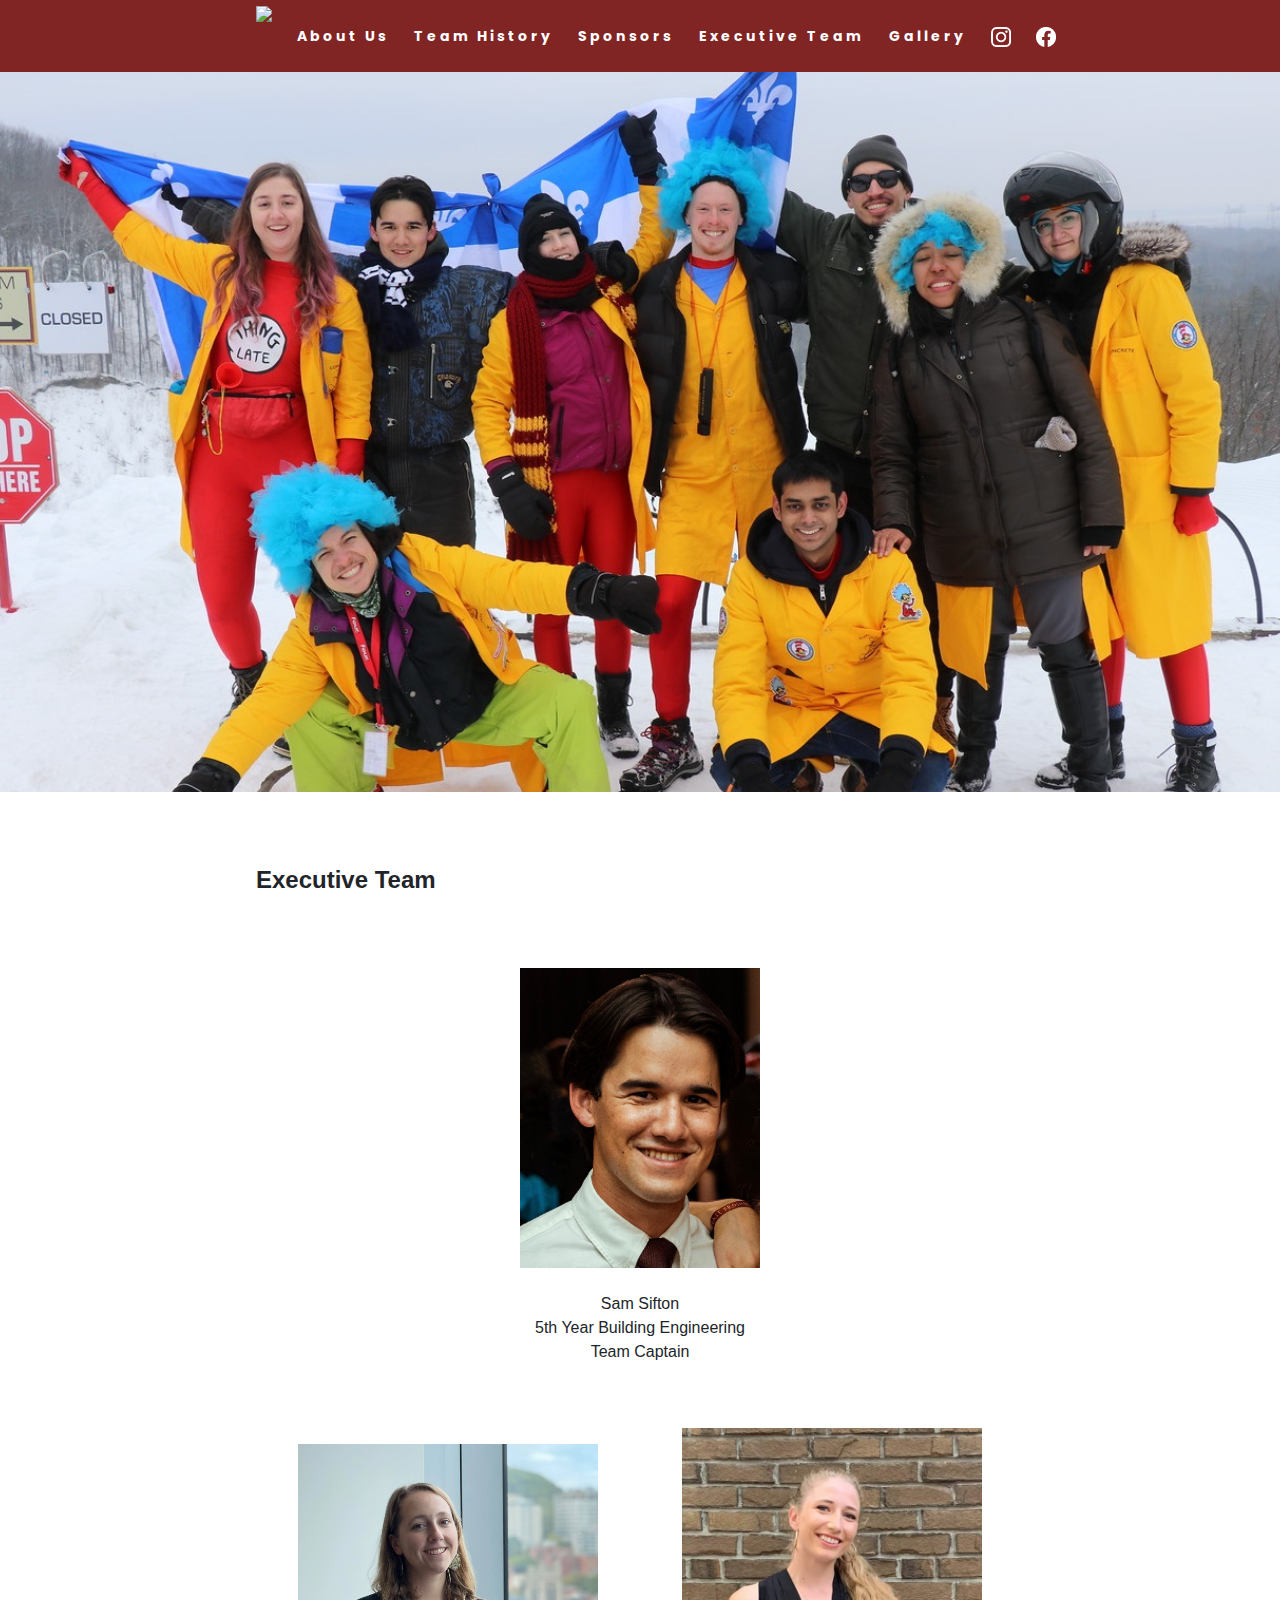
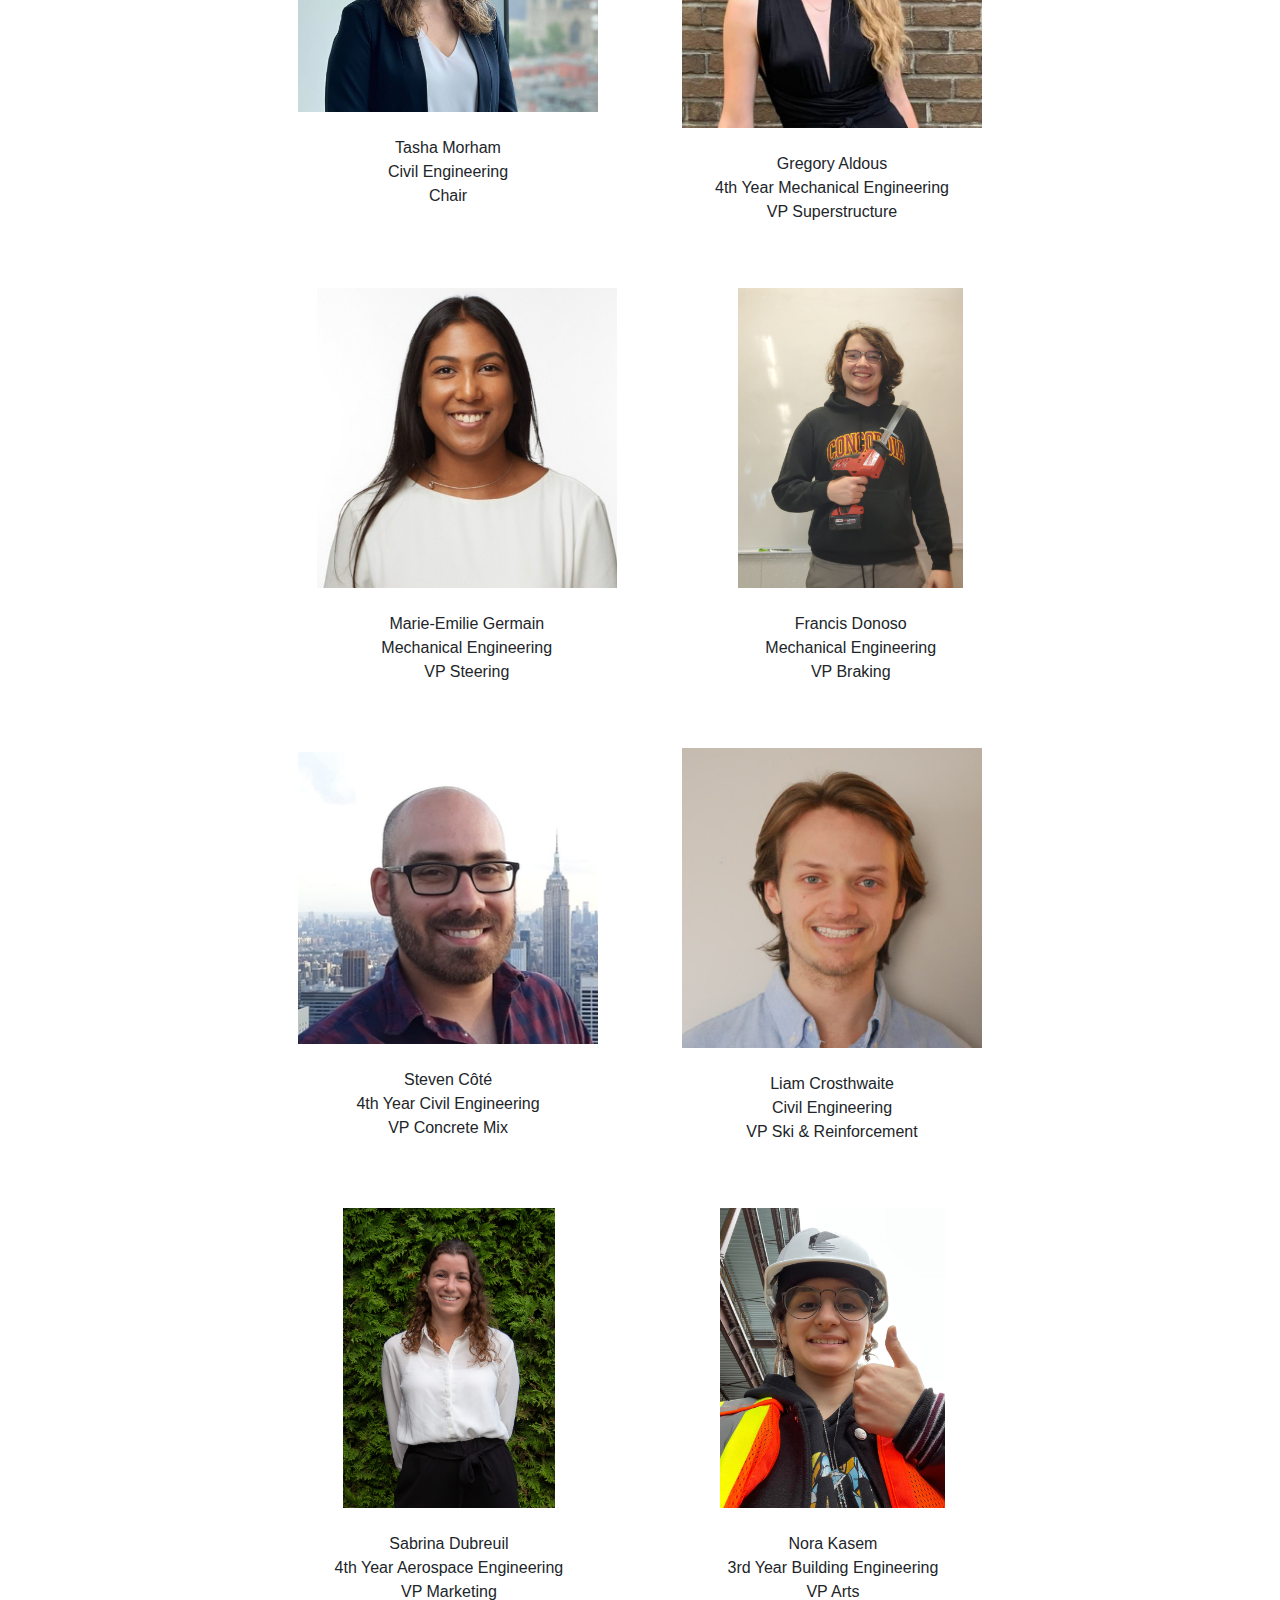
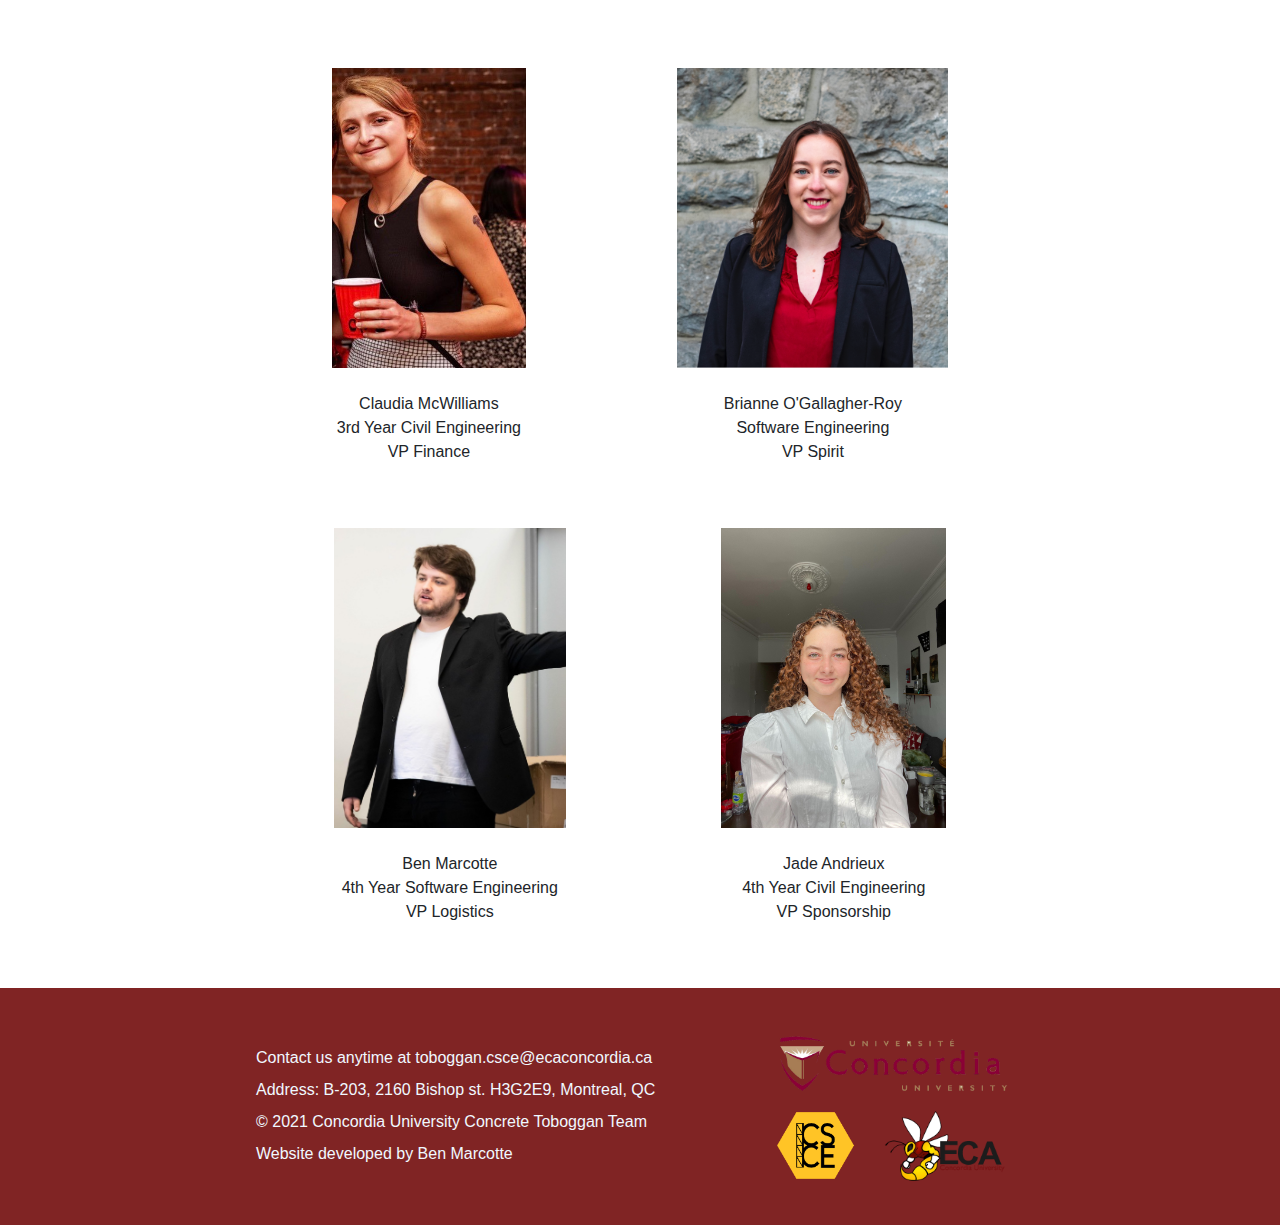
==== executive-team.html @ cc2b97af "jade" ====
<!DOCTYPE html>
<html lang="en">
  <head>
    <meta charset="UTF-8" />
    <meta http-equiv="X-UA-Compatible" content="IE=edge" />
    <meta name="viewport" content="width=device-width, initial-scale=1.0" />
    <!-- Bootstrap CSS-->
    <link
      rel="stylesheet"
      href="https://stackpath.bootstrapcdn.com/bootstrap/4.4.1/css/bootstrap.min.css"
    />
    <title>Concordia Concrete Toboggan</title>
    <link rel="shortcut icon" type="image/x-icon" href="pictures/about-us/eca.png">
    <!-- Bootstrap JS-->
    <script src="https://code.jquery.com/jquery-3.4.1.slim.min.js"></script>
    <script src="https://cdn.jsdelivr.net/npm/popper.js@1.16.0/dist/umd/popper.min.js"></script>
    <script src="https://stackpath.bootstrapcdn.com/bootstrap/4.4.1/js/bootstrap.min.js"></script>
    
    <link rel="stylesheet" href="style.css" />
    <link
      href="https://fonts.googleapis.com/css2?family=Poppins:wght@100&display=swap"
      rel="stylesheet"
    />
  </head>
  <body>
    <nav class="banner">
        
        <ul class="nav-links">
        <li>
            <img class="logo" src="https://cdn.discordapp.com/attachments/730970457376948257/879539652380475463/Copie_du_fichier_TOBOGGAN_LOGO_NO_BACKGROUND.png">
        </li>
        <li>
          <a href="index.html">About Us</a>
        </li>
        <li>
          <a href="team-history.html">Team History</a>
        </li>
        <li>
          <a href="sponsors.html">Sponsors</a>
        </li>
        <li>
          <a href="executive-team.html">Executive Team</a>
        </li>
        <li>
          <a href="gallery.html">Gallery</a>
        </li>
        <li>
          <a href="https://www.instagram.com/concordia.concrete.toboggan/" target="_blank"><img style="max-height: 20px;" src="pictures/Instagram_Glyph_White.png"></a>
        </li>
        <li>
          <a href="https://www.facebook.com/ConcordiaConcreteToboggan/" target="_blank"><img style="max-height: 20px;" src="pictures/f_logo_RGB-White_1024.png"></a>
        </li>
      </ul>

      <div class="burger">
        <div class="line1"></div>
        <div class="line2"></div>
        <div class="line3"></div>
      </div>
    </nav>
    <div class="parallax" style="background-image: url(&quot;pictures/about-us/agh.jpeg&quot;)">
      <img class="bgimg" />
    </div>
    <!-- <header>
      <img
        class="backgroundImg"
        src="agh.jpeg"
      />
    </header> -->
    <div>
      <div>
        <div class="articletxt" style="font-weight: bold; font-size: x-large;">Executive Team</div>

        <div class="execblurbwrapper">
            <div class="execblurbs">
                <img class="execpic" src="pictures/exec-team/sam.JPEG" alt=""> <br> <br>
                Sam Sifton <br>
                5th Year Building Engineering <br>
                Team Captain               
            </div>
        </div>

        <div class="execblurbwrapper">
              <div class="execblurbs">
                <img class="execpic" src="pictures/exec-team/tasha.jpg" alt=""> <br> <br>
                Tasha Morham <br>
                Civil Engineering <br>
                Chair     
            </div>
            <div class="execblurbs">
                <img class="execpic" src="pictures/exec-team/kate.jpg" alt=""> <br> <br>
                Gregory Aldous <br>
                4th Year Mechanical Engineering <br>
                VP Superstructure                
            </div>
            
        </div>

        <div class="execblurbwrapper">
            <div class="execblurbs">
                <img class="execpic" src="pictures/exec-team/tamika.jpg" alt=""> <br> <br>
                Marie-Emilie Germain <br>
                Mechanical Engineering <br>
                VP Steering                
            </div>
            <div class="execblurbs">
                <img class="execpic" src="pictures/exec-team/francis.jpg" alt=""> <br> <br>
                Francis Donoso <br>
                Mechanical Engineering <br>
                VP Braking                    
            </div>
        </div>
        
        <div class="execblurbwrapper">
            <div class="execblurbs">
                <img class="execpic" src="pictures/exec-team/steven.jpg" alt=""> <br> <br>
                Steven Côté <br>
                4th Year Civil Engineering <br>
                VP Concrete Mix               
            </div>
            <div class="execblurbs">
                <img class="execpic" src="pictures/exec-team/liam.jpg" alt=""> <br> <br>
                Liam Crosthwaite <br>
                Civil Engineering <br>
                VP Ski & Reinforcement             
            </div>
        </div>
        <div class="execblurbwrapper">

            <div class="execblurbs">
                <img class="execpic" src="pictures/exec-team/sab.jpg" alt=""> <br> <br>
                Sabrina Dubreuil <br>
                4th Year Aerospace Engineering <br>
                VP Marketing                
            </div>
            <div class="execblurbs">
                <img class="execpic" src="pictures/exec-team/nora.jpg" alt=""> <br> <br>
                Nora Kasem<br>
                3rd Year Building Engineering <br>
                VP Arts             
            </div>
        </div>
        <div class="execblurbwrapper">
            <div class="execblurbs">
                <img class="execpic" src="pictures/exec-team/claudia.jpg" alt=""> <br> <br>
                Claudia McWilliams <br>
                3rd Year Civil Engineering <br>
                VP Finance
            </div>
            <div class="execblurbs">
                <img class="execpic" src="pictures/exec-team/brie.png" alt=""> <br> <br>
                Brianne O'Gallagher-Roy <br>
                Software Engineering <br>
                VP Spirit      
            </div>             
        </div>
        <div class="execblurbwrapper">
          <div class="execblurbs">
            <img class="execpic" src="pictures/exec-team/ben.jpg" alt=""> <br> <br>
            Ben Marcotte <br>
            4th Year Software Engineering <br>
            VP Logistics              
          </div>
          <div class="execblurbs">
            <img class="execpic" src="pictures/exec-team/jade.jpg" alt=""> <br> <br>
            Jade Andrieux <br>
            4th Year Civil Engineering <br>
            VP Sponsorship              
          </div>
        </div>
            
        </div>
      </div>
    </div>

    <!-- footer -->
    <div class="footer">
      <div>
        <div class="footertext">
          Contact us anytime at toboggan.csce@ecaconcordia.ca<br>
          Address: B-203, 2160 Bishop st. H3G2E9, Montreal, QC
        </div>
        <div class="footertext">
          © 2021 Concordia University Concrete Toboggan Team<br>
          Website developed by Ben Marcotte
        </div>
      </div>
      <div>
        <img class="footerimg" style="max-width: 490px;" src="pictures/about-us/concordia.png">
        <div style="display: flex; justify-content: space-around;">
          <img class="footerimg" src="pictures/about-us/csce.png">
          <img class="footerimg" style="max-width: 260px;" src="pictures/about-us/eca.png">
        </div>
      </div>
    </div>


    <!-- slider section starts -->
    <!-- <div class="slider" data-aos="fade-up">
      <div
        id="carouselExampleControls"
        class="carousel slide"
        data-ride="carousel"
      >
        <div class="carousel-inner">
          <div class="carousel-item active">
            <img
              id="img11"
              class="d-block w-100"
              src="https://i.ibb.co/cCCyysP/2021811115849.png"
              alt="First slide"
            />
          </div>
          <div class="carousel-item">
            <img
              id="img21"
              class="d-block w-100"
              src="https://i.ibb.co/cCCyysP/2021811115849.png"
              alt="Second slide"
            />
          </div>
          <div class="carousel-item">
            <img
              id="img31"
              class="d-block w-100"
              src="https://i.ibb.co/cCCyysP/2021811115849.png"
              alt="Second slide"
            />
          </div>
          <div class="carousel-item">
            <img
              id="img41"
              class="d-block w-100"
              src="https://i.ibb.co/cCCyysP/2021811115849.png"
              alt="Third slide"
            />
          </div>
        </div>
        <a
          class="carousel-control-prev"
          href="#carouselExampleControls"
          role="button"
          data-slide="prev"
        >
          <span class="carousel-control-prev-icon" aria-hidden="true"></span>
          <span class="sr-only">Previous</span>
        </a>
        <a
          class="carousel-control-next"
          href="#carouselExampleControls"
          role="button"
          data-slide="next"
        >
          <span class="carousel-control-next-icon" aria-hidden="true"></span>
          <span class="sr-only">Next</span>
        </a>
      </div>
    </div> -->
    <!-- carousel ends-->

    <script src="main.js"></script>
  </body>
</html>
---- style.css ----
* {
  margin: 0px;
  padding: 0px;
  box-sizing: border-box;
}
nav {
  display: flex;
  justify-content: space-around;
  align-items: center;
  min-height: 8vh;
  background-color: #802424;
  font-family: "Poppins", sans-serif;
}
.banner {
  align-items: center;
}

.noscroll {
  overflow: hidden;
}

.logo {
  color: white;
  text-transform: uppercase;
  letter-spacing: 5px;
  font-size: 20px;
  max-height: 8vh;
  min-height: 60px;
}

.footerimg{
  max-height: 80px;
  max-width: 200px;
}

.nav-links {
  display: flex;
  width: 35%;
  min-width: 800px;
  justify-content: space-between;
  margin-bottom: 0%;
  margin-left: 20%;
  margin-right: 20%;
  align-items: center;
}
.nav-links li {
  list-style: none;
  margin-left: 0%;
}
.nav-links a {
  color: white;
  text-decoration: none;
  letter-spacing: 3px;
  font-weight: bold;
  font-size: 14px;
}
.burger {
  display: none;
  cursor: pointer;
}
.burger div {
  width: 25px;
  height: 3px;
  background-color: aliceblue;
  margin: 5px;
  transition: all 0.3s ease;
}
.bgimg {
  width: auto;
  height: 80vh;
  opacity: 0;
  
}
.parallax {
  /* background-image: url("pictures/about-us/agh.jpeg"); */
  /* background-size: cover; */
  background-size: cover;
  background-attachment: fixed;
  background-position: center;
  background-repeat: no-repeat;
  width: 100%;
  height: 100%;
}

.footer {
  margin-top: 5%;
  padding-top: 3%;
  padding-bottom: 3%;
  width: 100%;
  background-color: #802424;
  float: left;
  font-size: 14px;
  position: relative;
  display: flex;
  justify-content: space-between;
  align-items: center;
  flex-direction: row;
  align-content: center;
  padding-left: 20%;
  padding-right: 20%;
}

.footertext {
  margin-right: 5%;
  font-family: "Arial", sans-serif;
  font-size: medium;
  line-height: 2;
  color: aliceblue;
  min-width: 400px;
}

h1 {
  color: wheat;
}
.articletxt {
  margin-top: 5%;
  margin-left: 20%;
  margin-right: 20%;
  font-family: "Arial", sans-serif;
  font-size: medium;
  line-height: 2;
}

.sponsorpicwrapper {
  margin-top: 5%;
  margin-left: 20%;
  margin-right: 20%;
  display: flex;
  justify-content: space-around;
  align-items: center;
  flex-wrap: wrap;
}

.sponsorpic{
  max-width: 300px;
  max-height: 300px;
  padding-left: 2%;
  padding-right: 2%;
  padding-bottom: 2%;
  padding-top: 2%;
}

.execpic {
  max-width: 300px;
  max-height: 300px;
}

.articleimgtxt {
  display: flex;
  align-items: center;
  flex-direction: column;
  justify-content: flex-start;
}

.execblurbwrapper{
  margin-top: 5%;
  margin-left: 20%;
  margin-right: 20%;
  display: flex;
  justify-content: space-around;
  align-items: center;
}

.execblurbs{
  font-family: "Arial", sans-serif;
  font-size: medium;
  text-align: center;
  margin-top: 0%;
}

.backgroundImg {
  background-size: cover;
  background-attachment: fixed;
  background-position: center;
  background-repeat: no-repeat;
  width: 100%;
  height: 65%;
}
/* carousel */
.sliderbox{
  display: flex;
  flex-direction: row;
  align-items: center;
  flex-wrap: wrap;
  justify-content: center;
}
.carousel-item {
  max-height: 500px;
  display: none;
  justify-content: center;
}
.carousel-item.active {
  max-height: 500px;
  display: flex;
  justify-content: center;
}
.carousel-item.carousel-item-next{
  max-height: 500px;
  display: flex;
  justify-content: center;
}
.carousel-item.carousel-item-prev{
  max-height: 500px;
  display: flex;
  justify-content: center;
}
/* .carousel img{
  height:max-content;
} */
.slider {
  /* width: 70%; */
  height: 100%;
  width: 40vw;
  background-position: center;
  padding: 3%;
  /* margin-top: 5%; */
  /* margin-bottom: 5%; */
}

.slider img {
  /* height: 350px; */
  max-height: inherit;
  width: auto;
}
/* #img1 {
  height: 90vh;
}
#img2 {
  height: 90vh;
}
#img3 {
  height: 90vh;
} */

/*tablets*/
@media screen and (max-width: 1024px) {
  .nav-links {
    width: 60%;
  }
}
/*mobile*/
@media screen and (max-width: 768px) {
  nav {
    justify-content: flex-end;
  }

  .carousel-item {
    /* max-width: 70%; */
    display: none;
    justify-content: center;
  }
  .carousel-item.active {
    /* max-width: 70%; */
    display: flex;
    justify-content: center;
  }
  .carousel-item.carousel-item-next{
    /* max-width: 70%; */
    display: flex;
    justify-content: center;
  }

  .slider {
    width: 100%;
    height: 60vh;
    display: flex;
    align-items: center;
    padding-left: 0%;
    padding-right: 0%;
    /* margin-top: 5%; */
    /* margin-bottom: 5%; */
  }

  .slider img {
    display: flex;
    align-items: center;
    width: 100%;
  }
  
  body {
    overflow-x: hidden;
  }
  .banner{
    position: sticky;
    width: 100%;
  }

  .articletxt {
    margin-left: 5%;
    margin-right: 5%;
  }

  .articleimgtxt {
    flex-direction: column;
  }

  .execblurbwrapper{
    flex-direction: column;
    margin-top: 0%;
    margin-left: 5%;
    margin-right: 5%;
  }

  .execblurbs {
  margin-top: 5%;
  }

  .articleimg {
    width: 100%;
    padding-left: 0%;
  }

  .nav-links {
    margin-left: 0%;
    margin-right: 0%;
    justify-content: space-around;
  }

  .footertext {
    margin-left: 0%;
    margin-right: 0%;
    font-family: "Arial", sans-serif;
    font-size: small;
    line-height: 2;
    color: aliceblue;
    min-width: 0;
  }

  .footer {
    margin-top: 5%;
    width: 100%;
    background-color: #802424;
    float: left;
    font-size: 14px;
    position: relative;
    display: flex;
    justify-content: space-between;
    align-items: center;
    flex-direction: column;
    align-content: center;
    padding-left: 5%;
    padding-right: 5%;
  }

  .nav-links {
    position: fixed;
    min-width: 1px;
    right: 0px;
    height: 92vh;
    top: 8vh;
    background-color: #802424;
    display: flex;
    flex-direction: column;
    align-items: center;
    width: 50%; /*width of the navbar 100% for full screen*/
    transform: translateX(100%);
    transition: transform 0.5s ease-in;
  }
  .nav-links li {
    opacity: 0;
  }
  .burger {
    display: block;
    margin-right: 10px;
  }
}
.nav-active {
  transform: translateX(0%);
}

@keyframes navLinkFade {
  from {
    opacity: 0;
    transform: translateX(50px);
  }
  to {
    opacity: 1;
    transform: translateX(0px);
  }
}
.toggle .line1 {
  transform: rotate(-45deg) translate(-5px, 6px);
}
.toggle .line2 {
  opacity: 0;
}
.toggle .line3 {
  transform: rotate(45deg) translate(-5px, -6px);
}
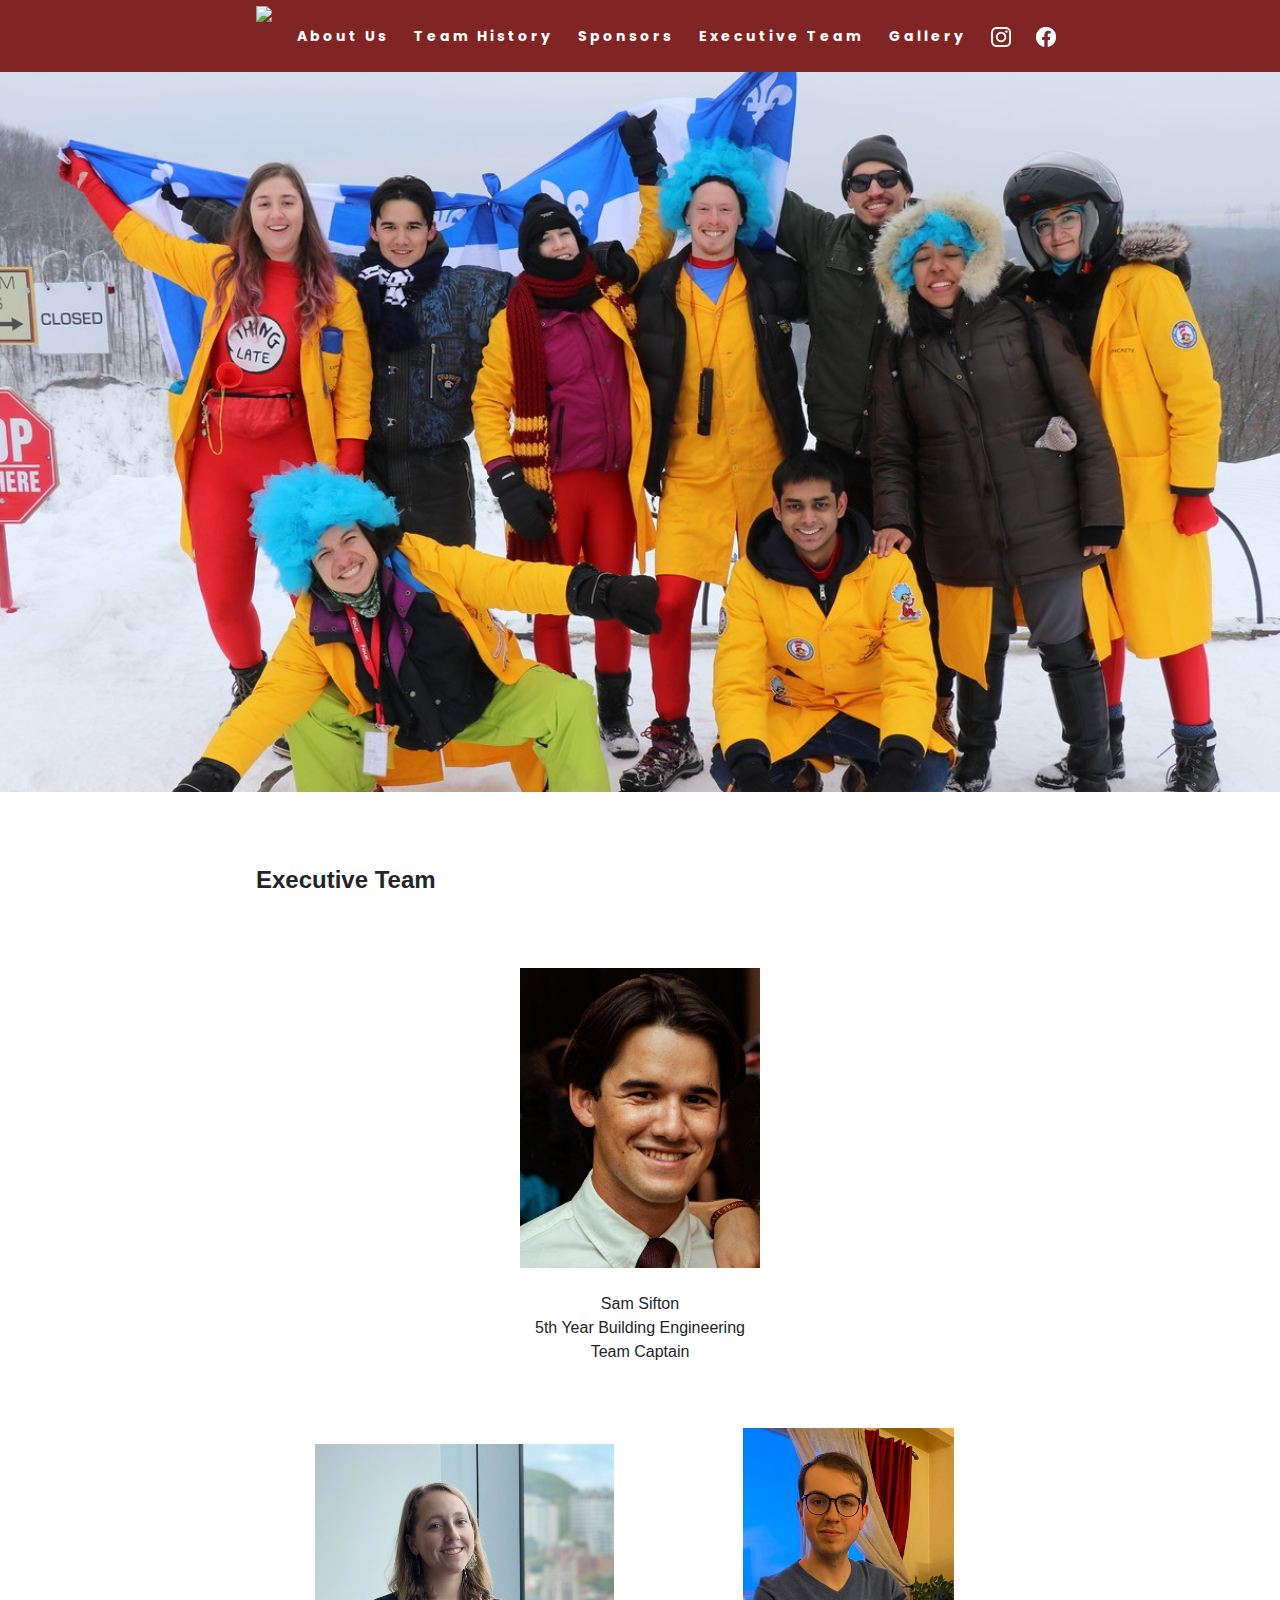
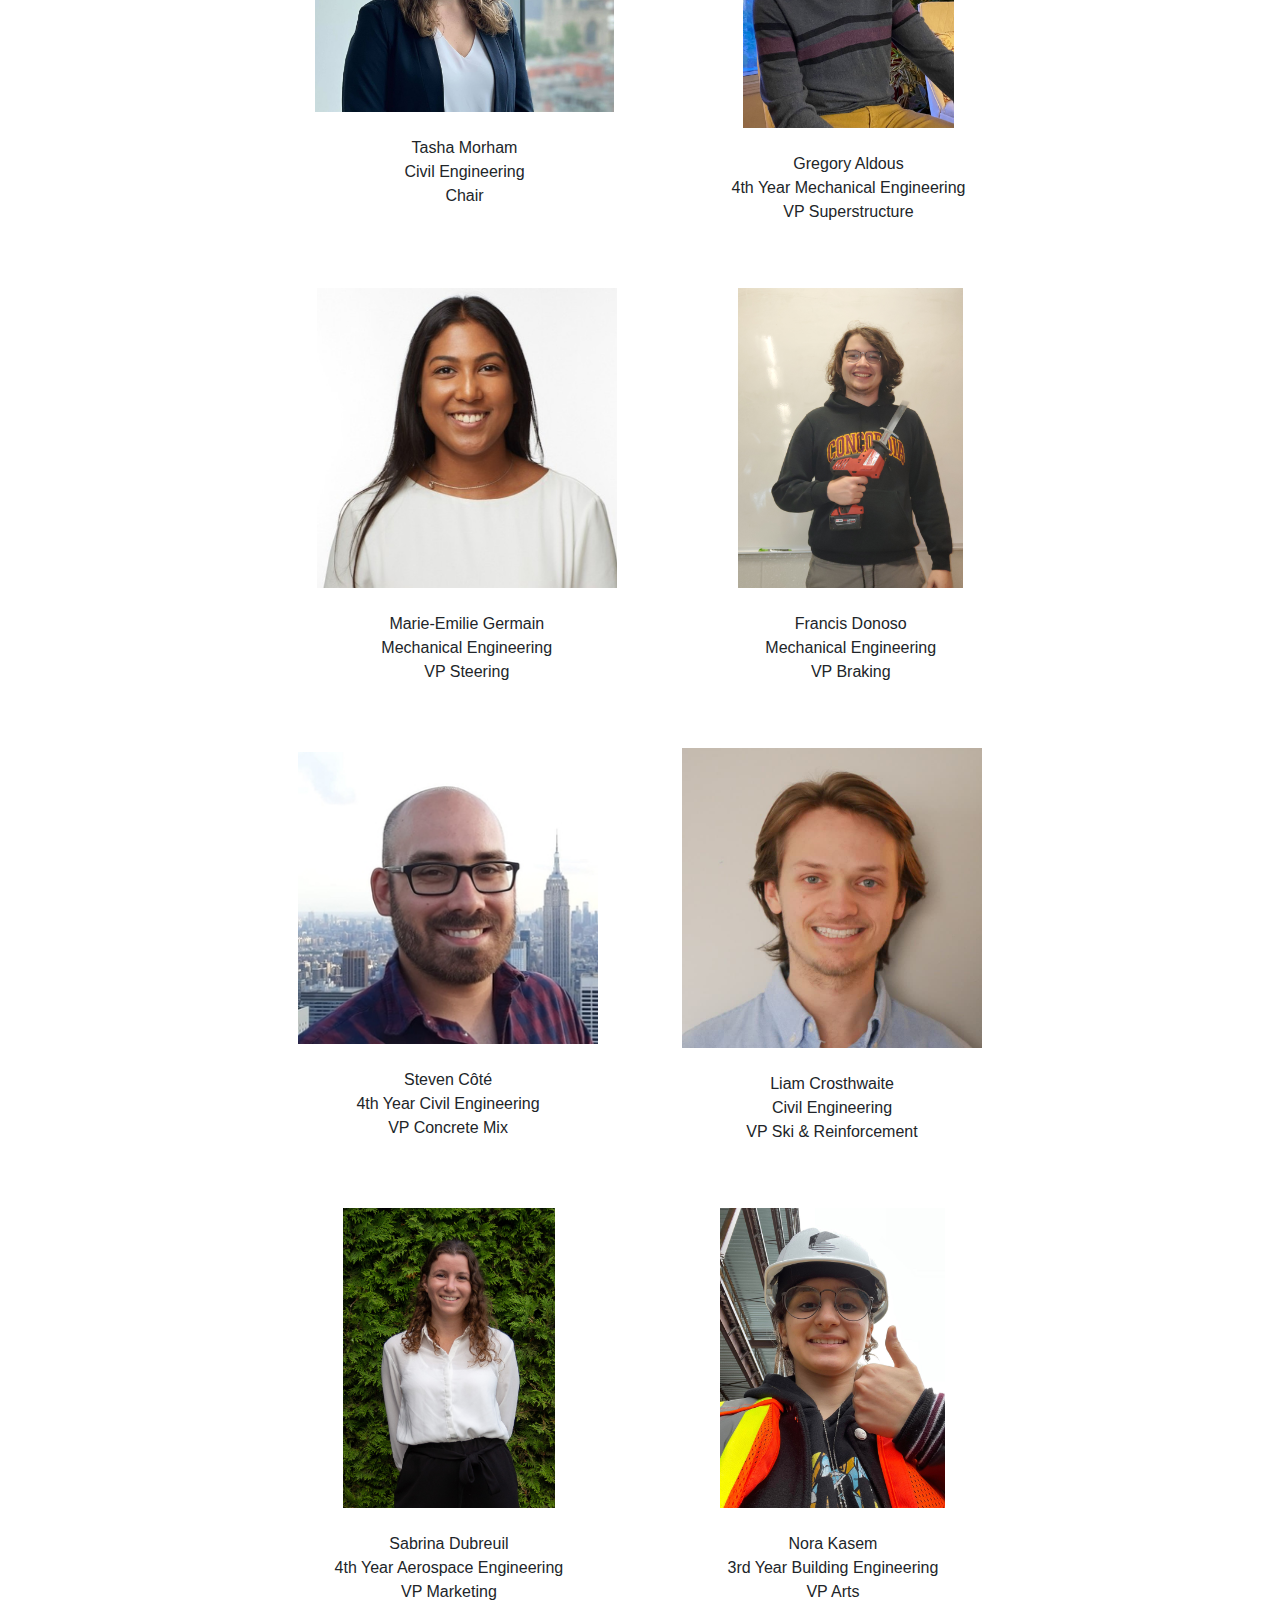
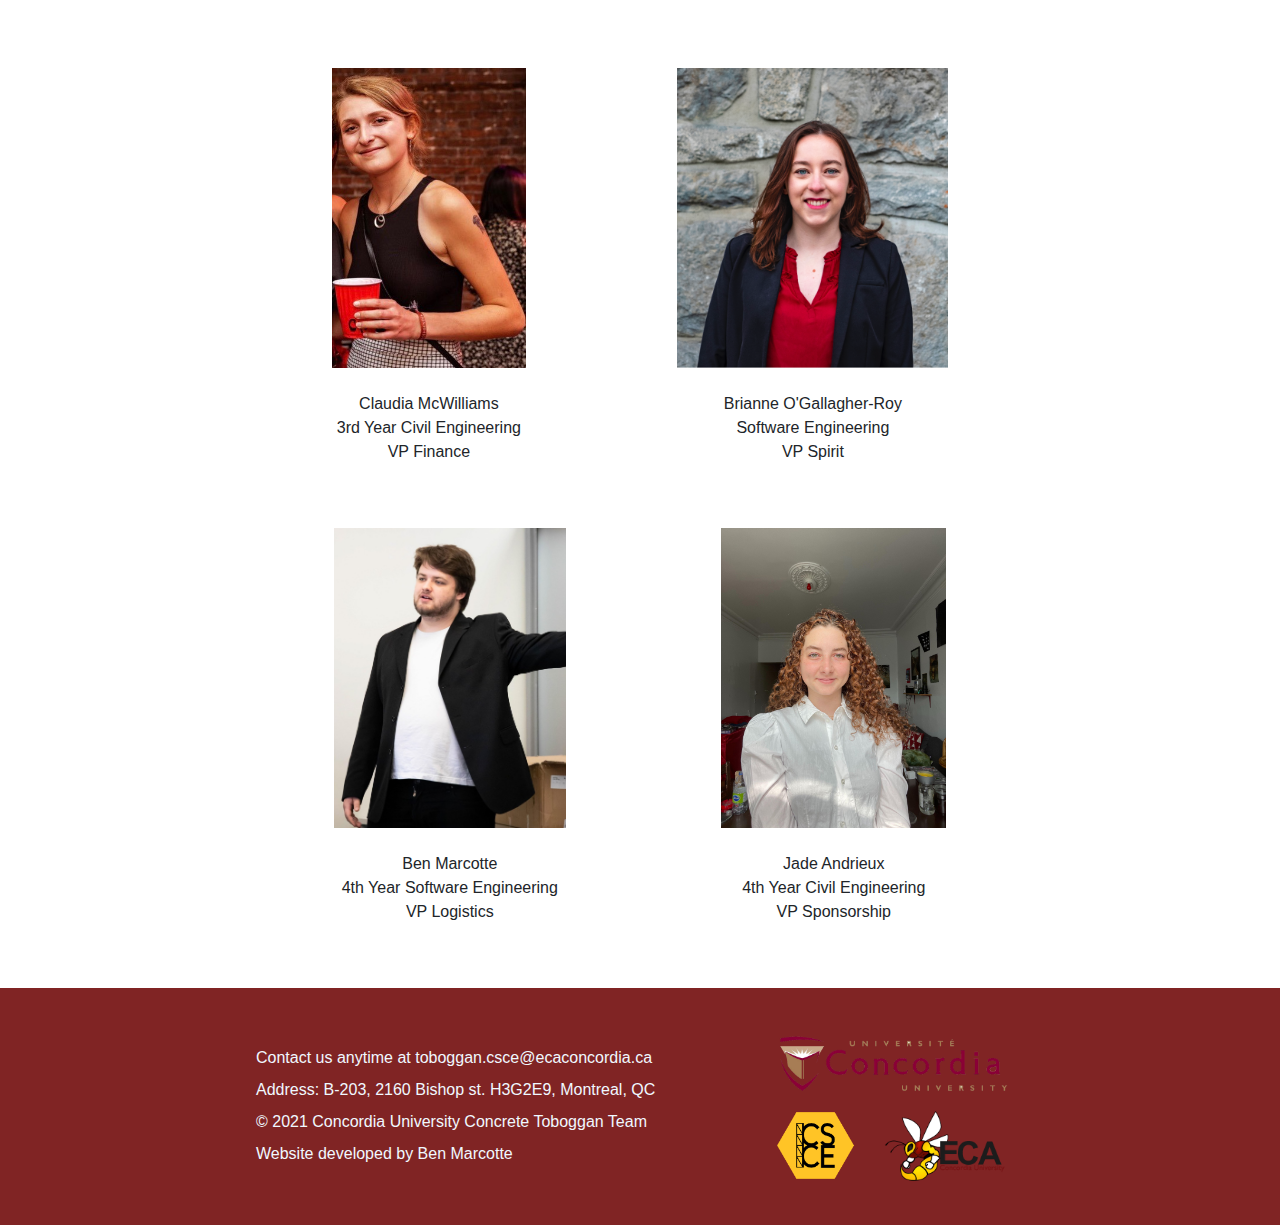
==== commit d6eb4d79: "greg" ====
--- a/executive-team.html
+++ b/executive-team.html
@@ -88,7 +88,7 @@
                 Chair     
             </div>
             <div class="execblurbs">
-                <img class="execpic" src="pictures/exec-team/kate.jpg" alt=""> <br> <br>
+                <img class="execpic" src="pictures/exec-team/greg.jpg" alt=""> <br> <br>
                 Gregory Aldous <br>
                 4th Year Mechanical Engineering <br>
                 VP Superstructure                
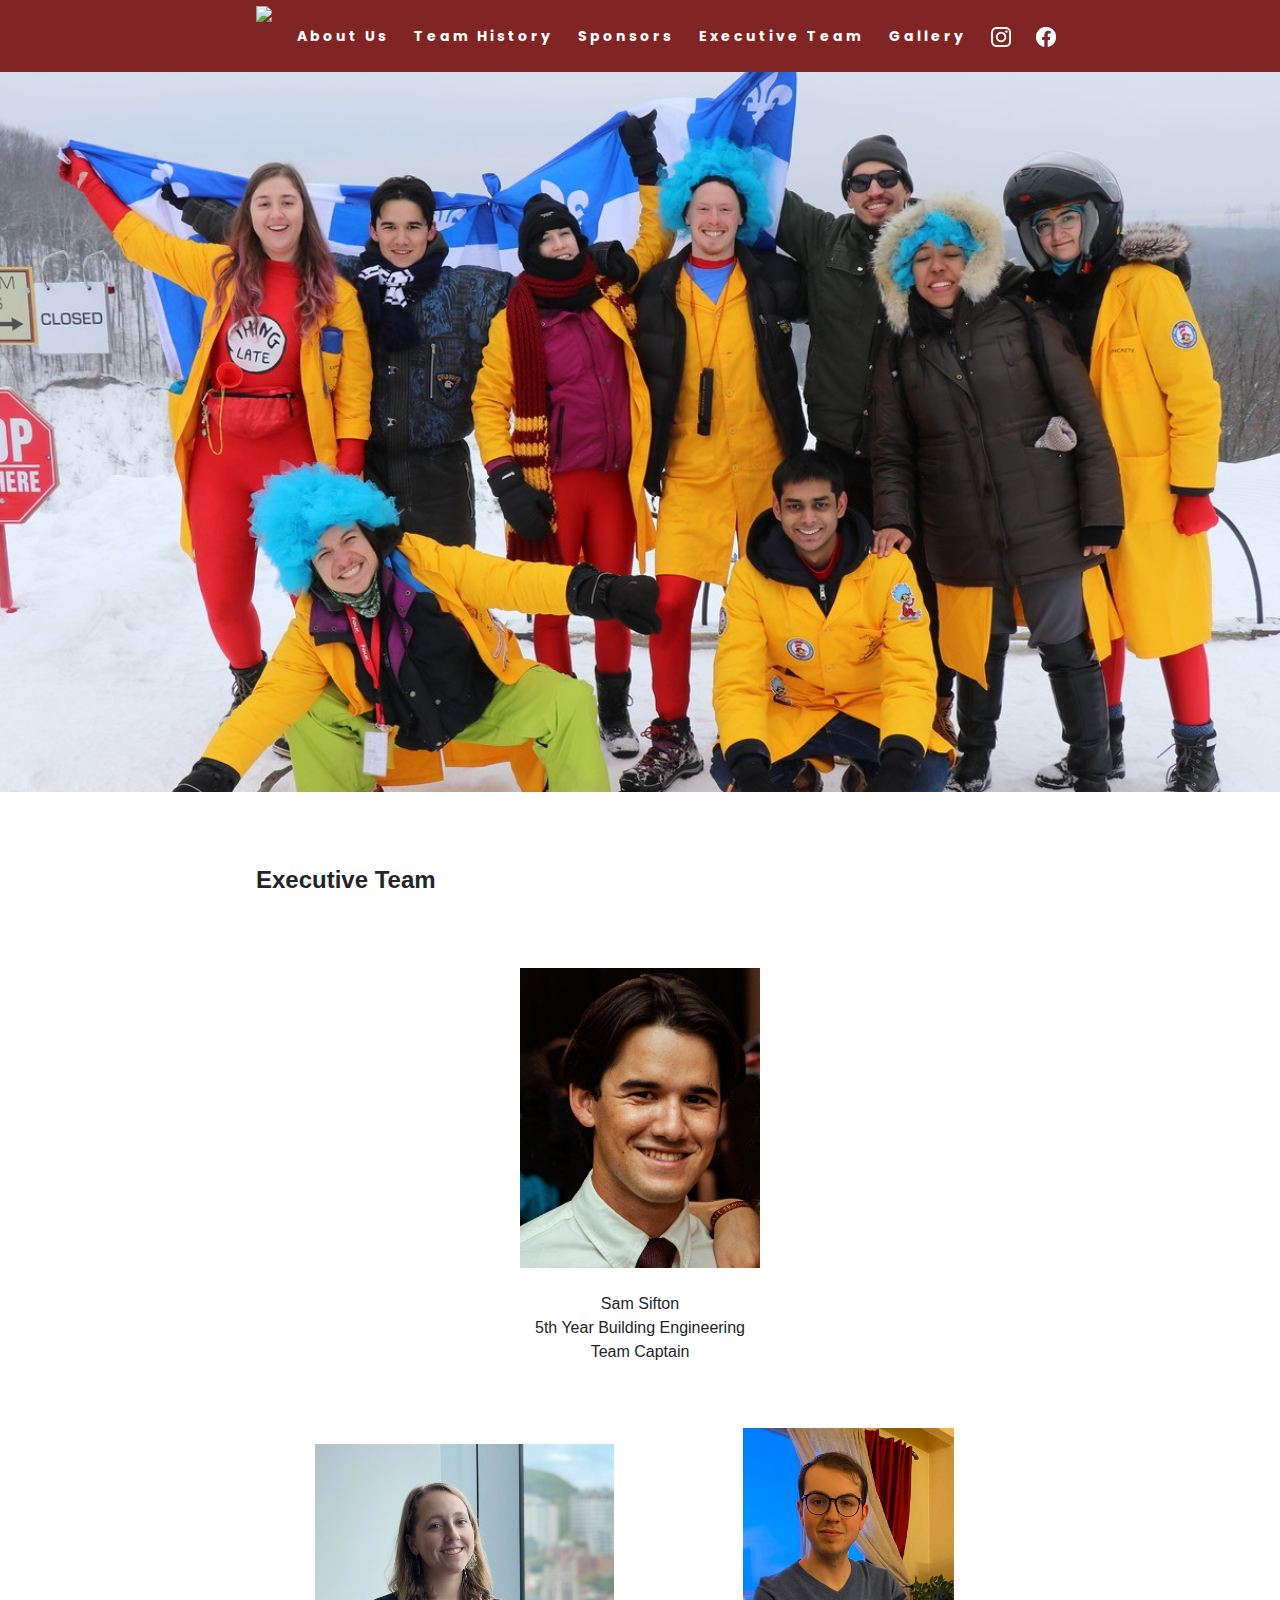
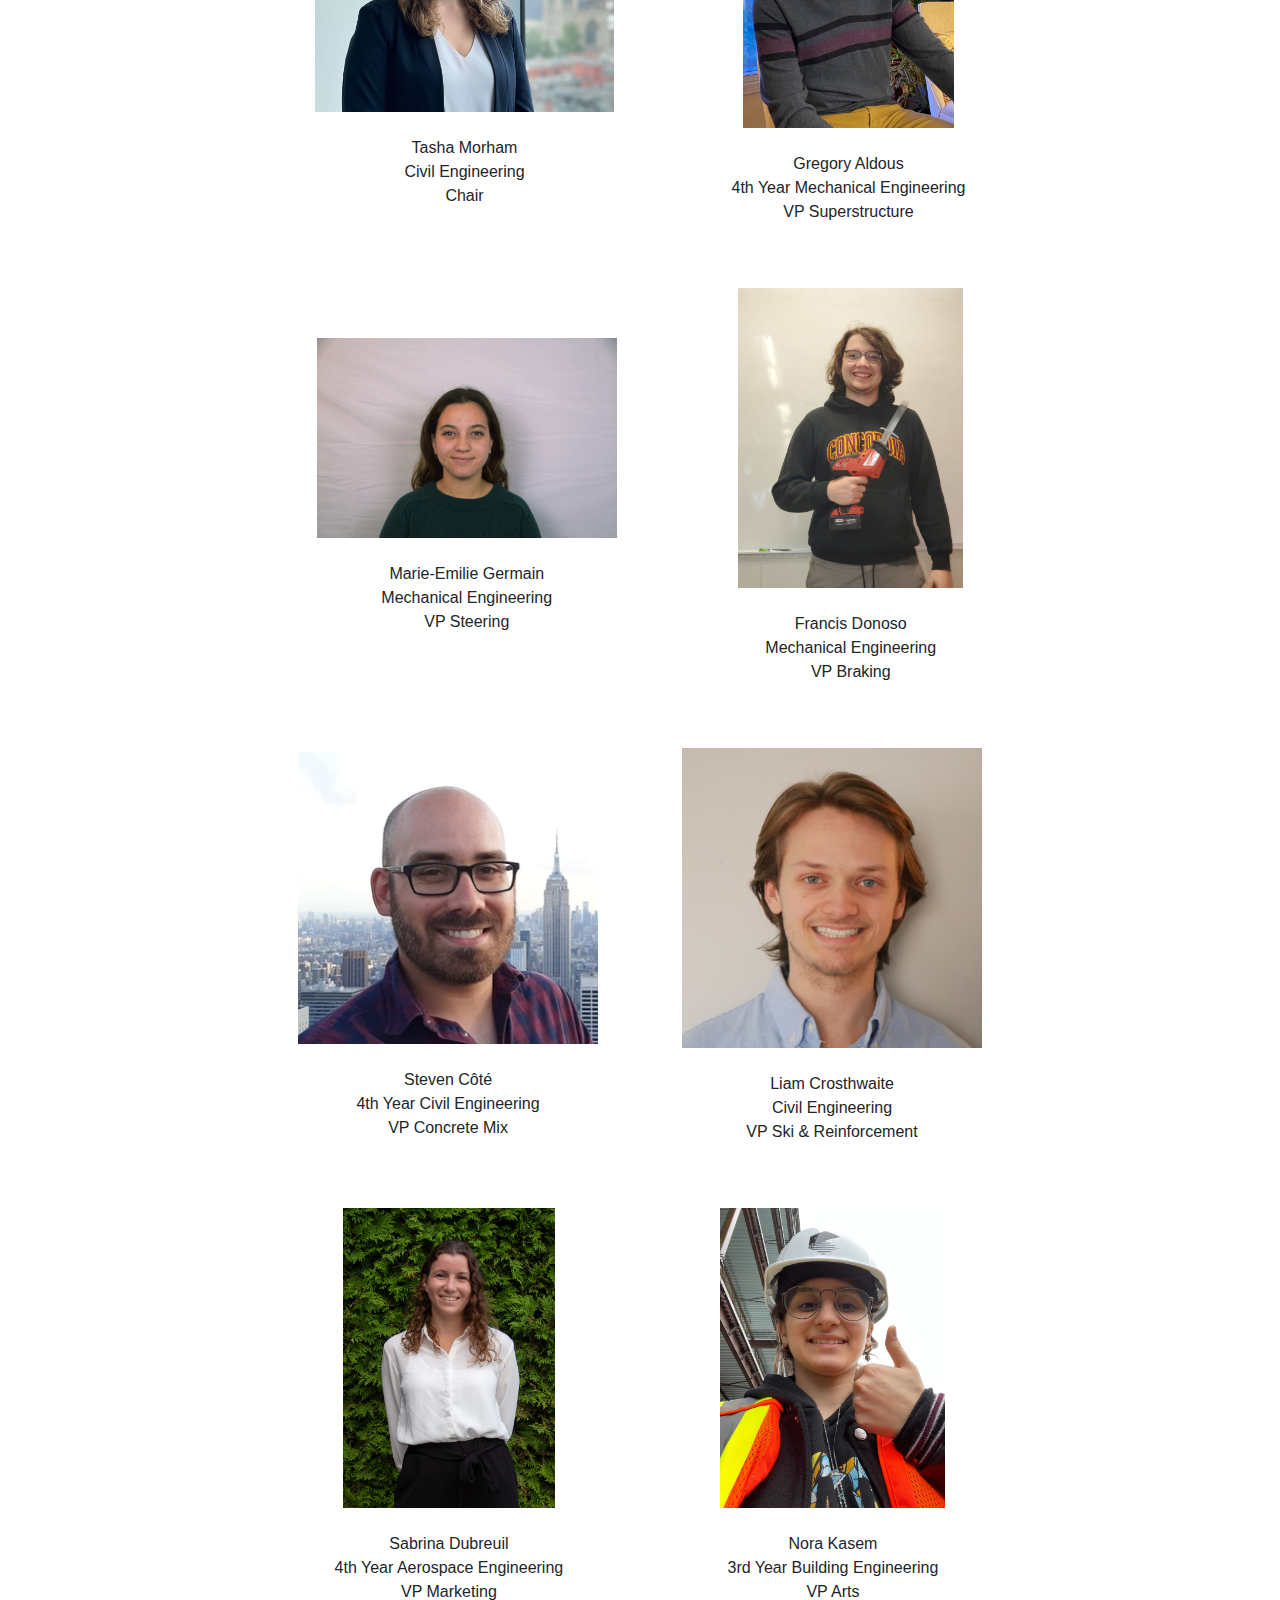
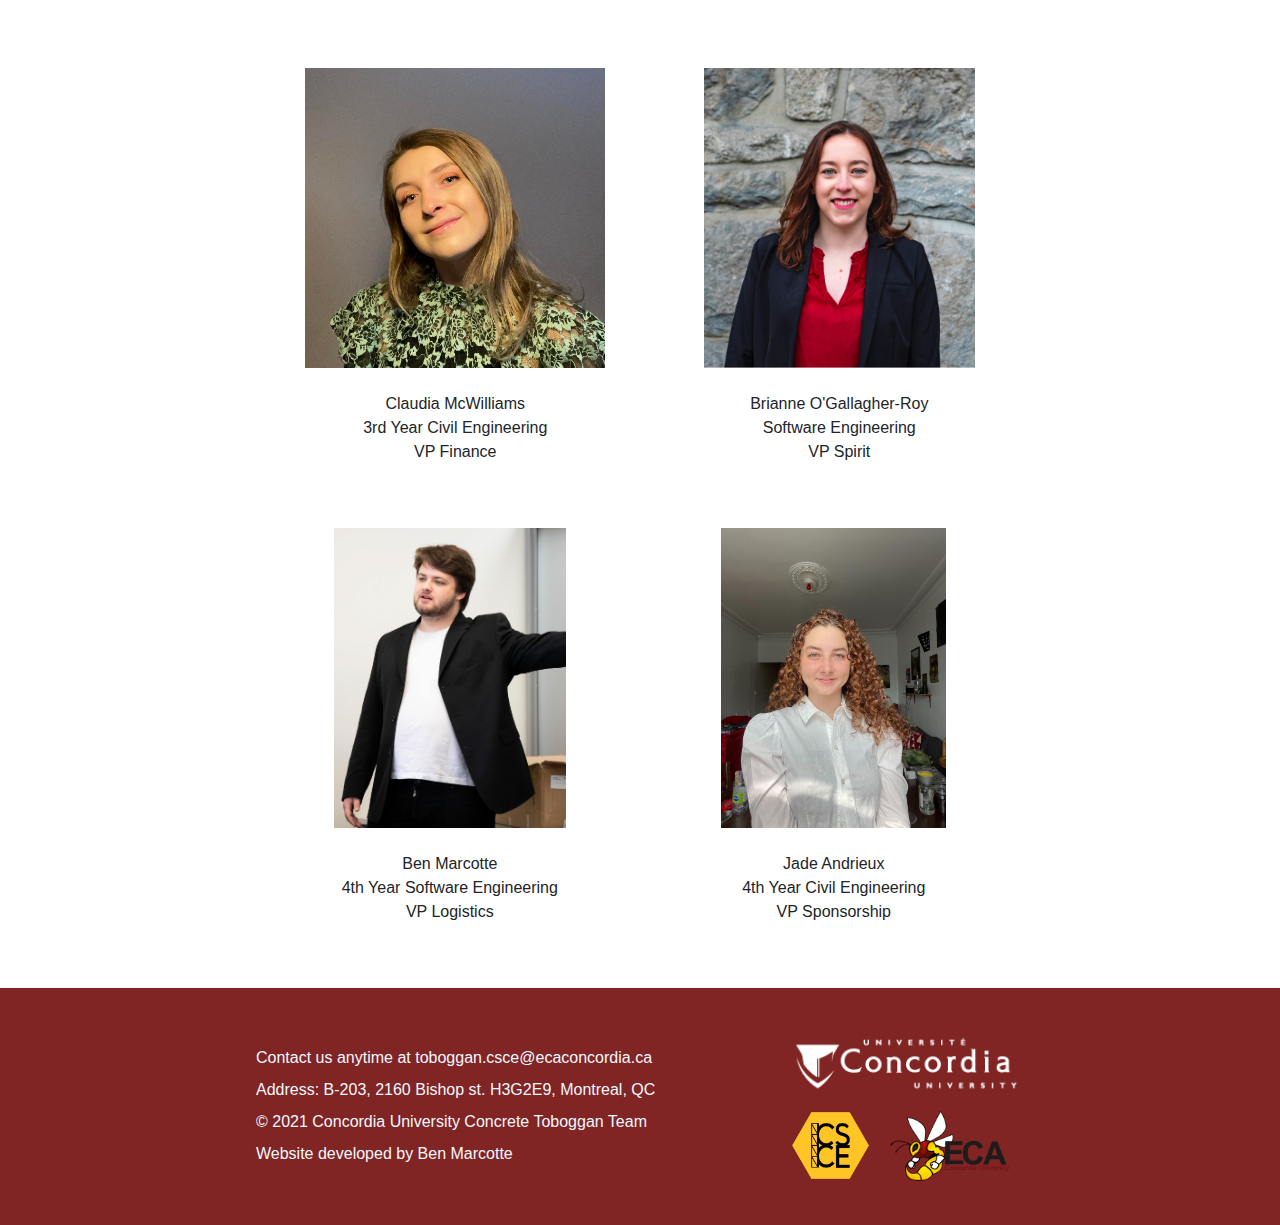
==== commit 45e69e00: "images" ====
--- a/executive-team.html
+++ b/executive-team.html
@@ -98,7 +98,7 @@
 
         <div class="execblurbwrapper">
             <div class="execblurbs">
-                <img class="execpic" src="pictures/exec-team/tamika.jpg" alt=""> <br> <br>
+                <img class="execpic" src="pictures/exec-team/meg.png" alt=""> <br> <br>
                 Marie-Emilie Germain <br>
                 Mechanical Engineering <br>
                 VP Steering                
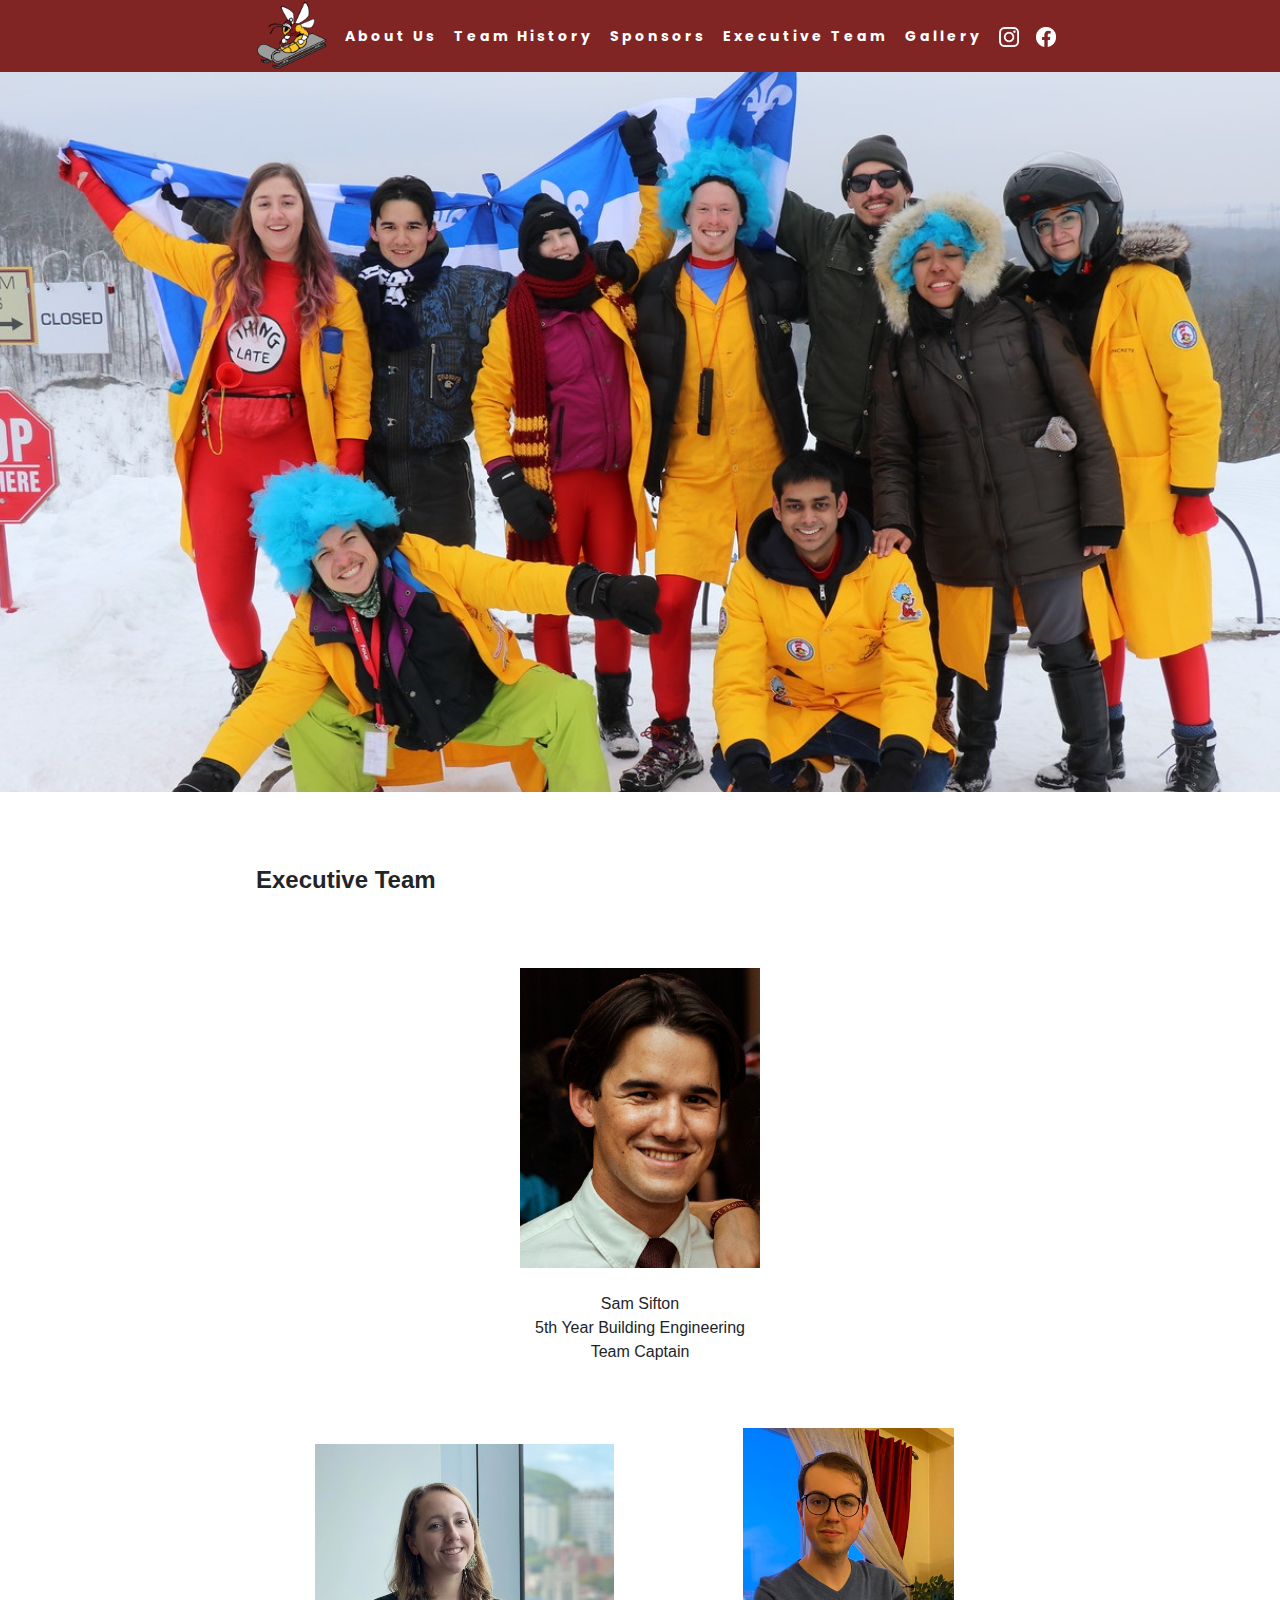
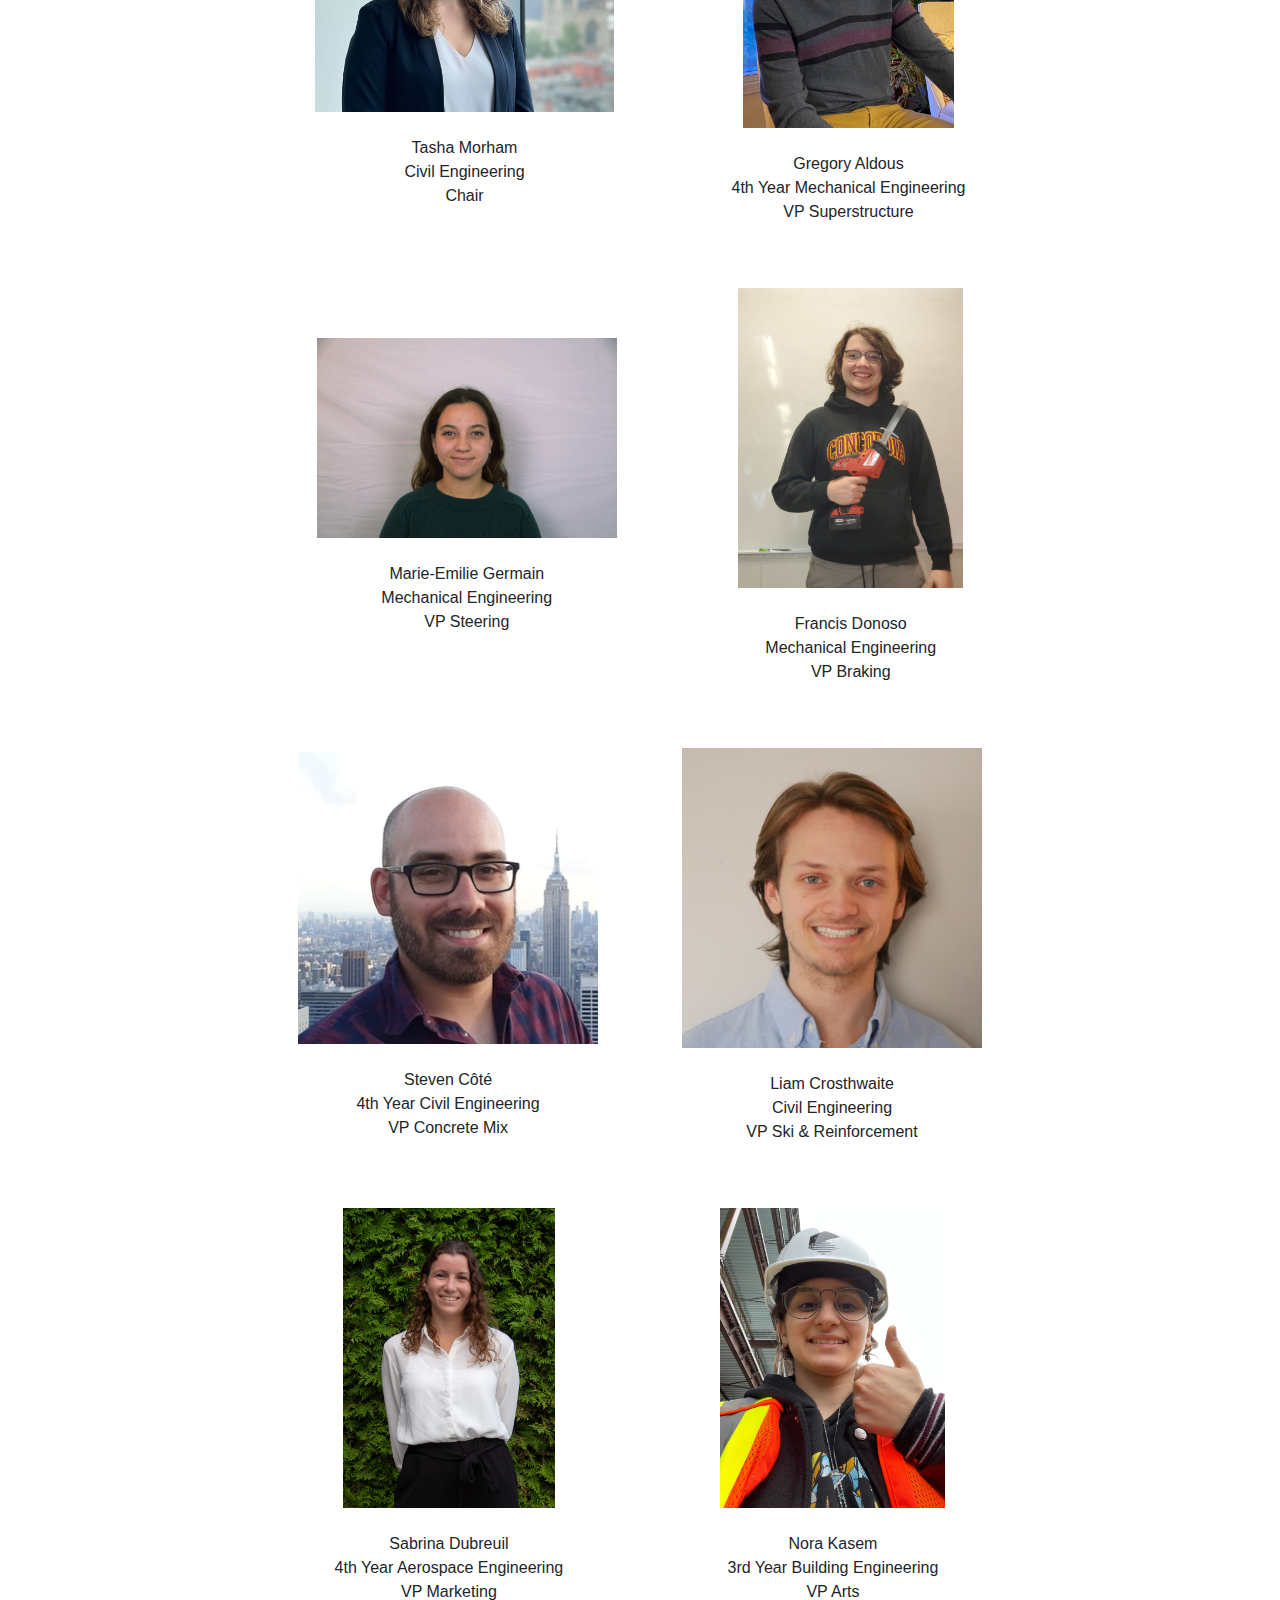
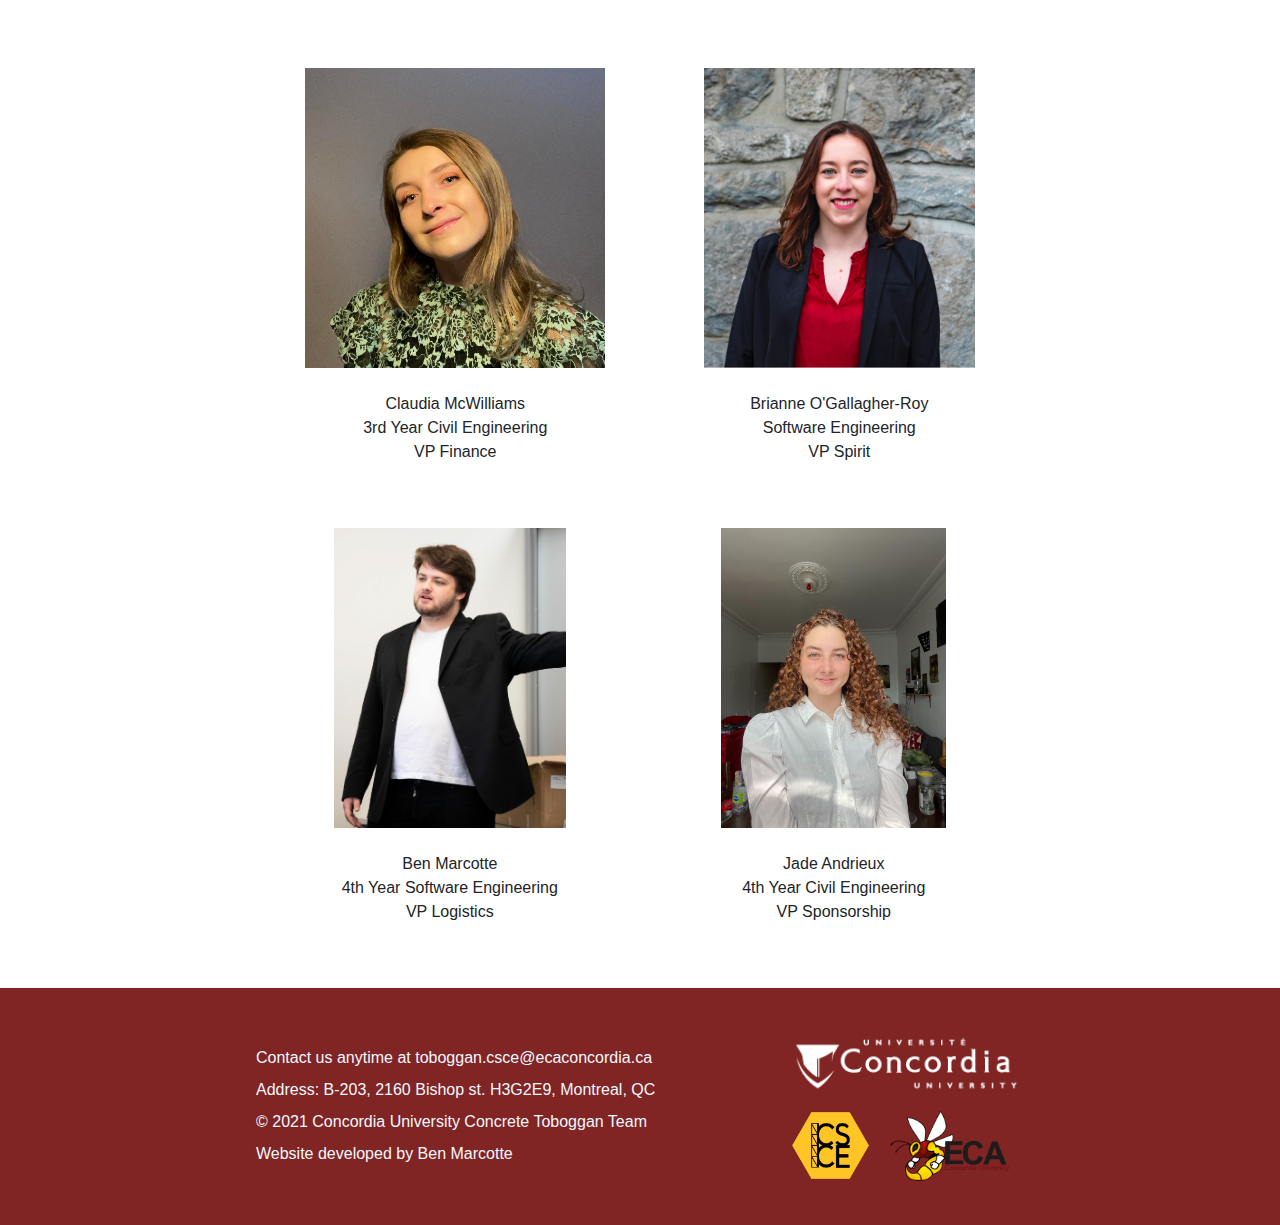
==== commit 864cb2af: "fix logo" ====
--- a/executive-team.html
+++ b/executive-team.html
@@ -27,7 +27,7 @@
         
         <ul class="nav-links">
         <li>
-            <img class="logo" src="https://cdn.discordapp.com/attachments/730970457376948257/879539652380475463/Copie_du_fichier_TOBOGGAN_LOGO_NO_BACKGROUND.png">
+          <img class="logo" src="pictures/CCTT-Logo.webp">
         </li>
         <li>
           <a href="index.html">About Us</a>
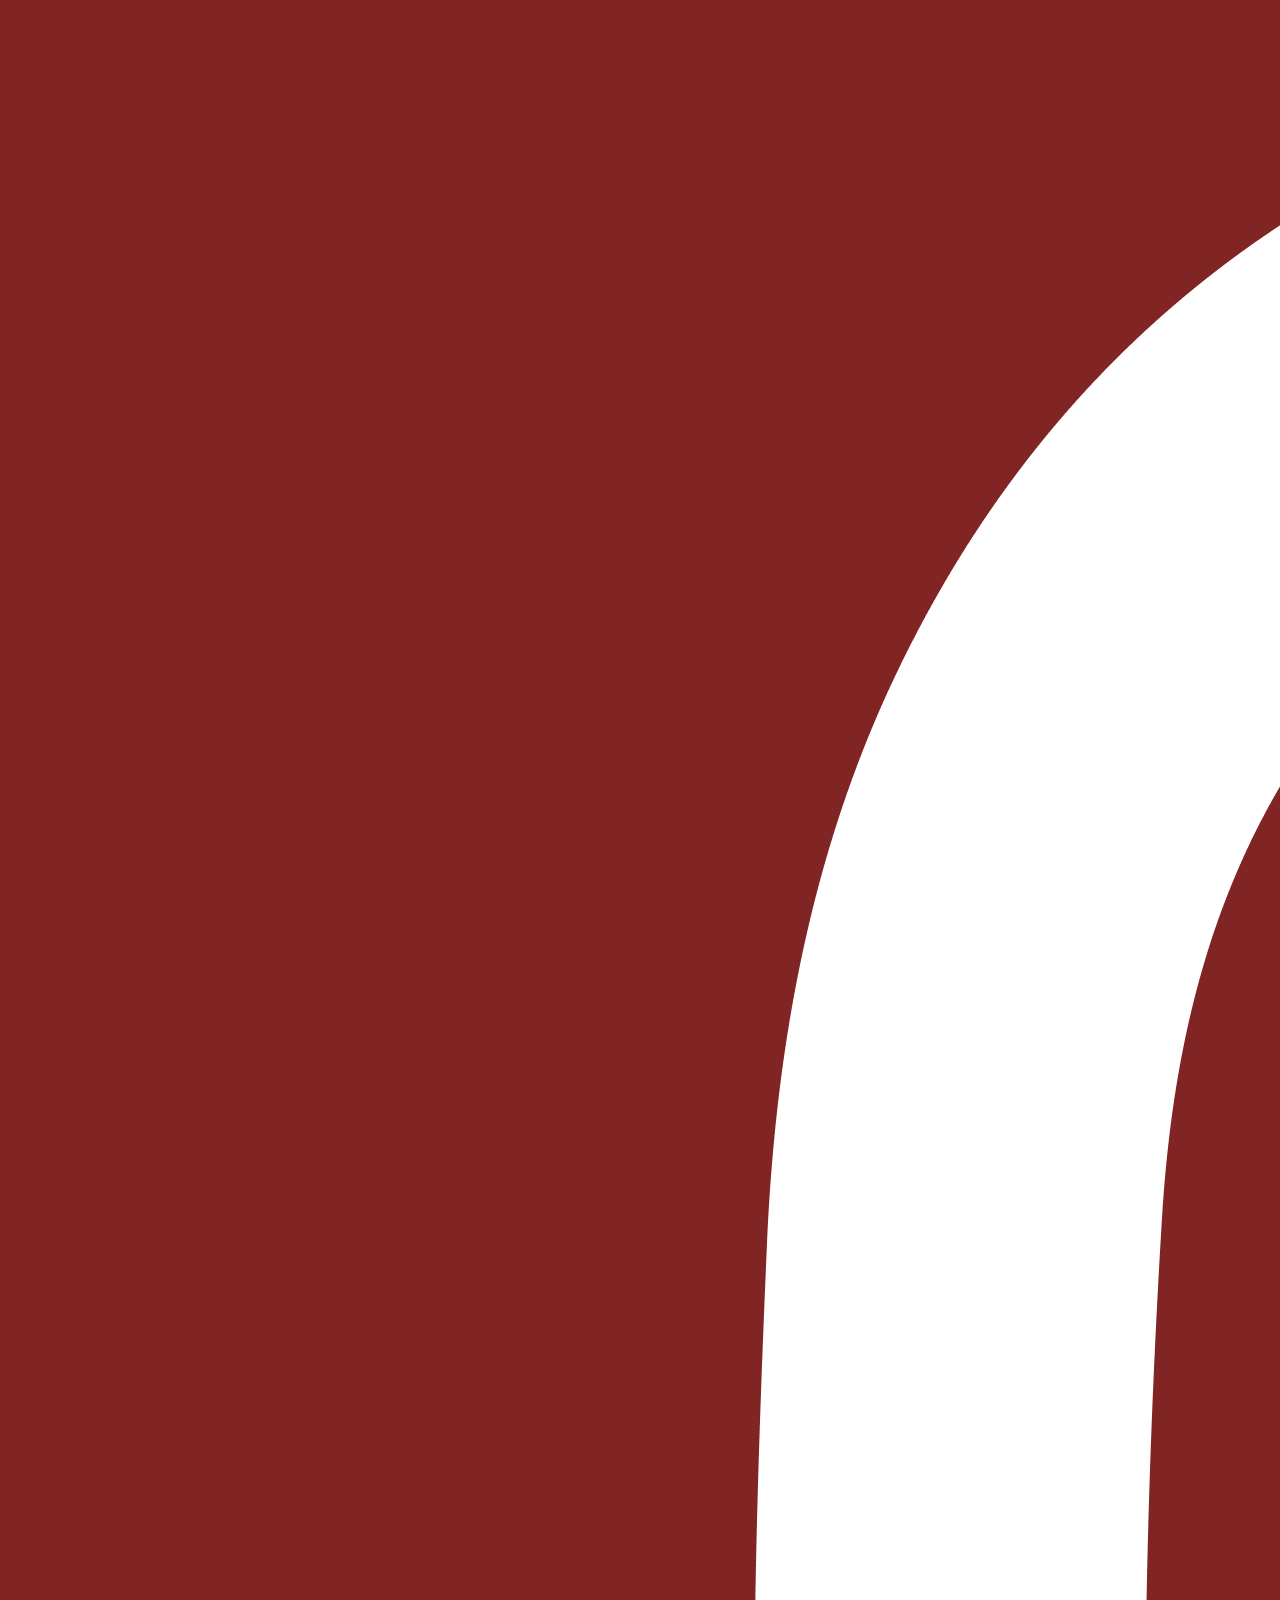
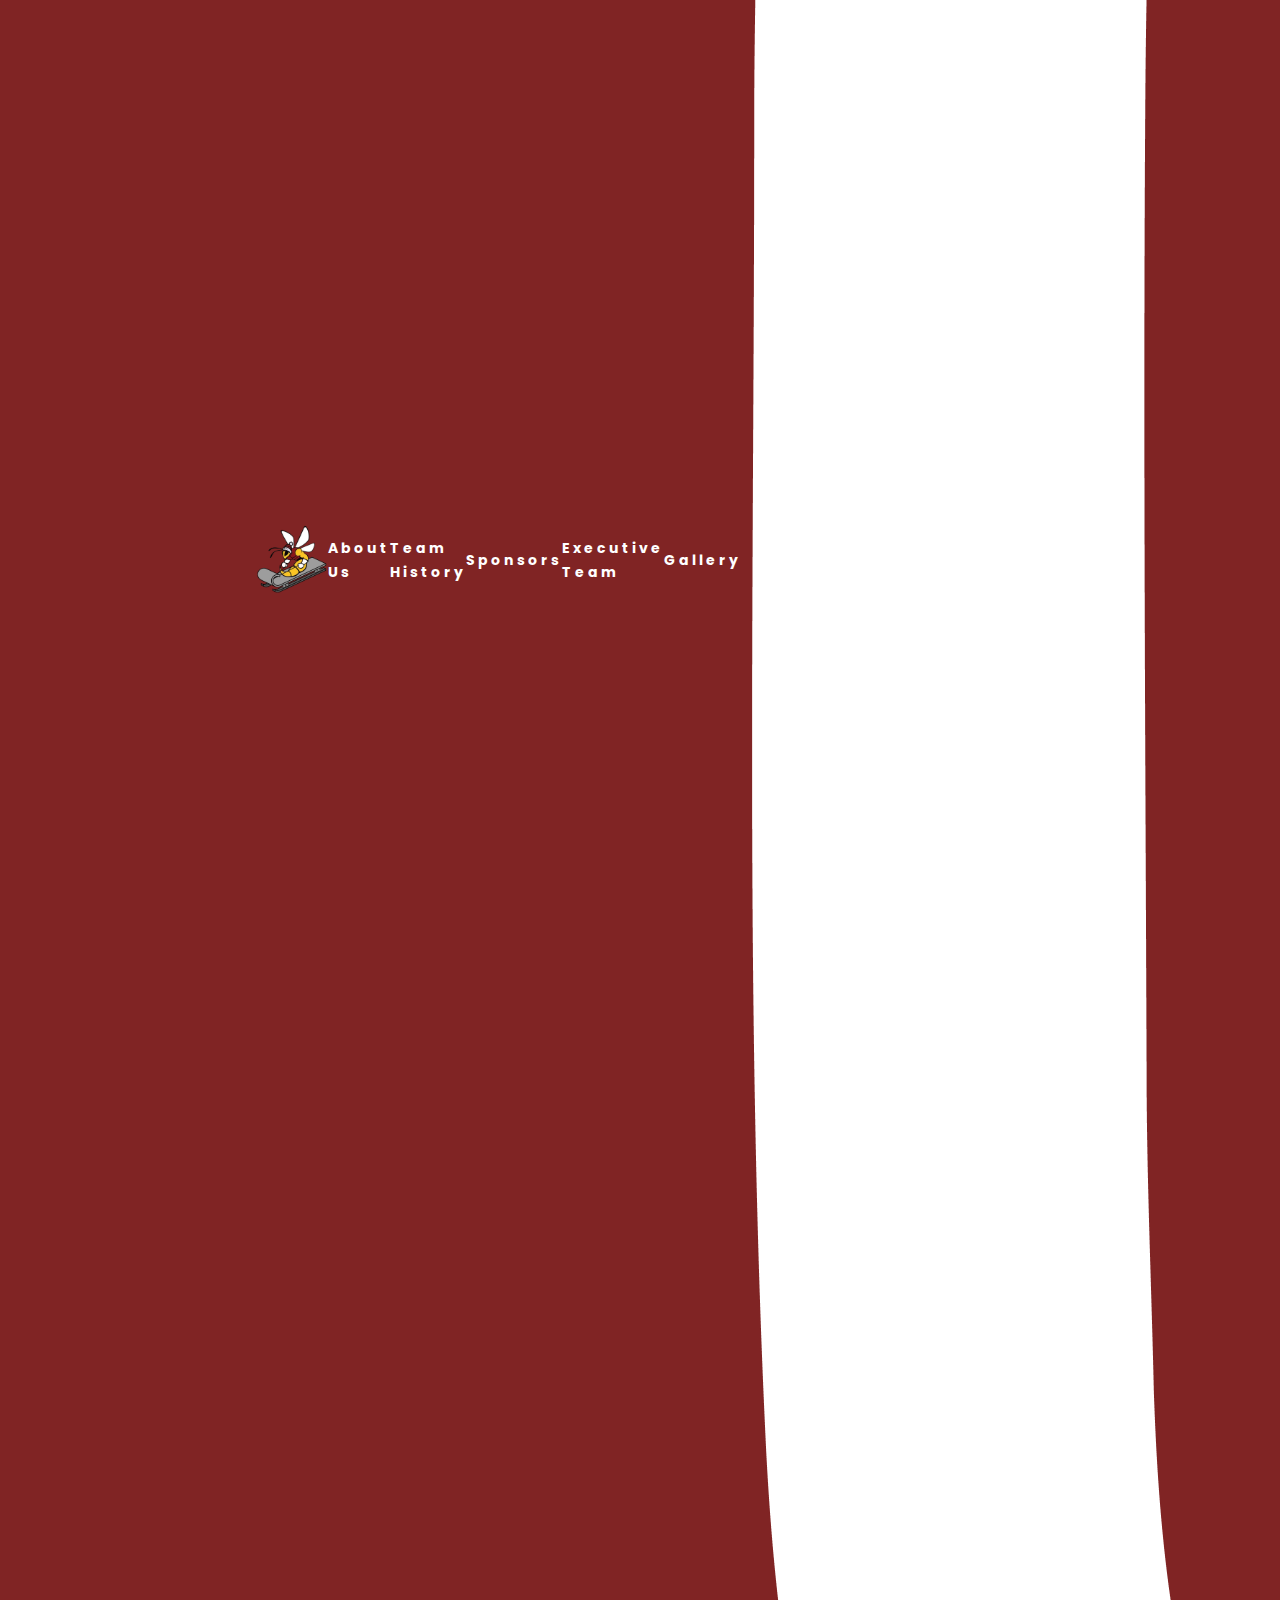
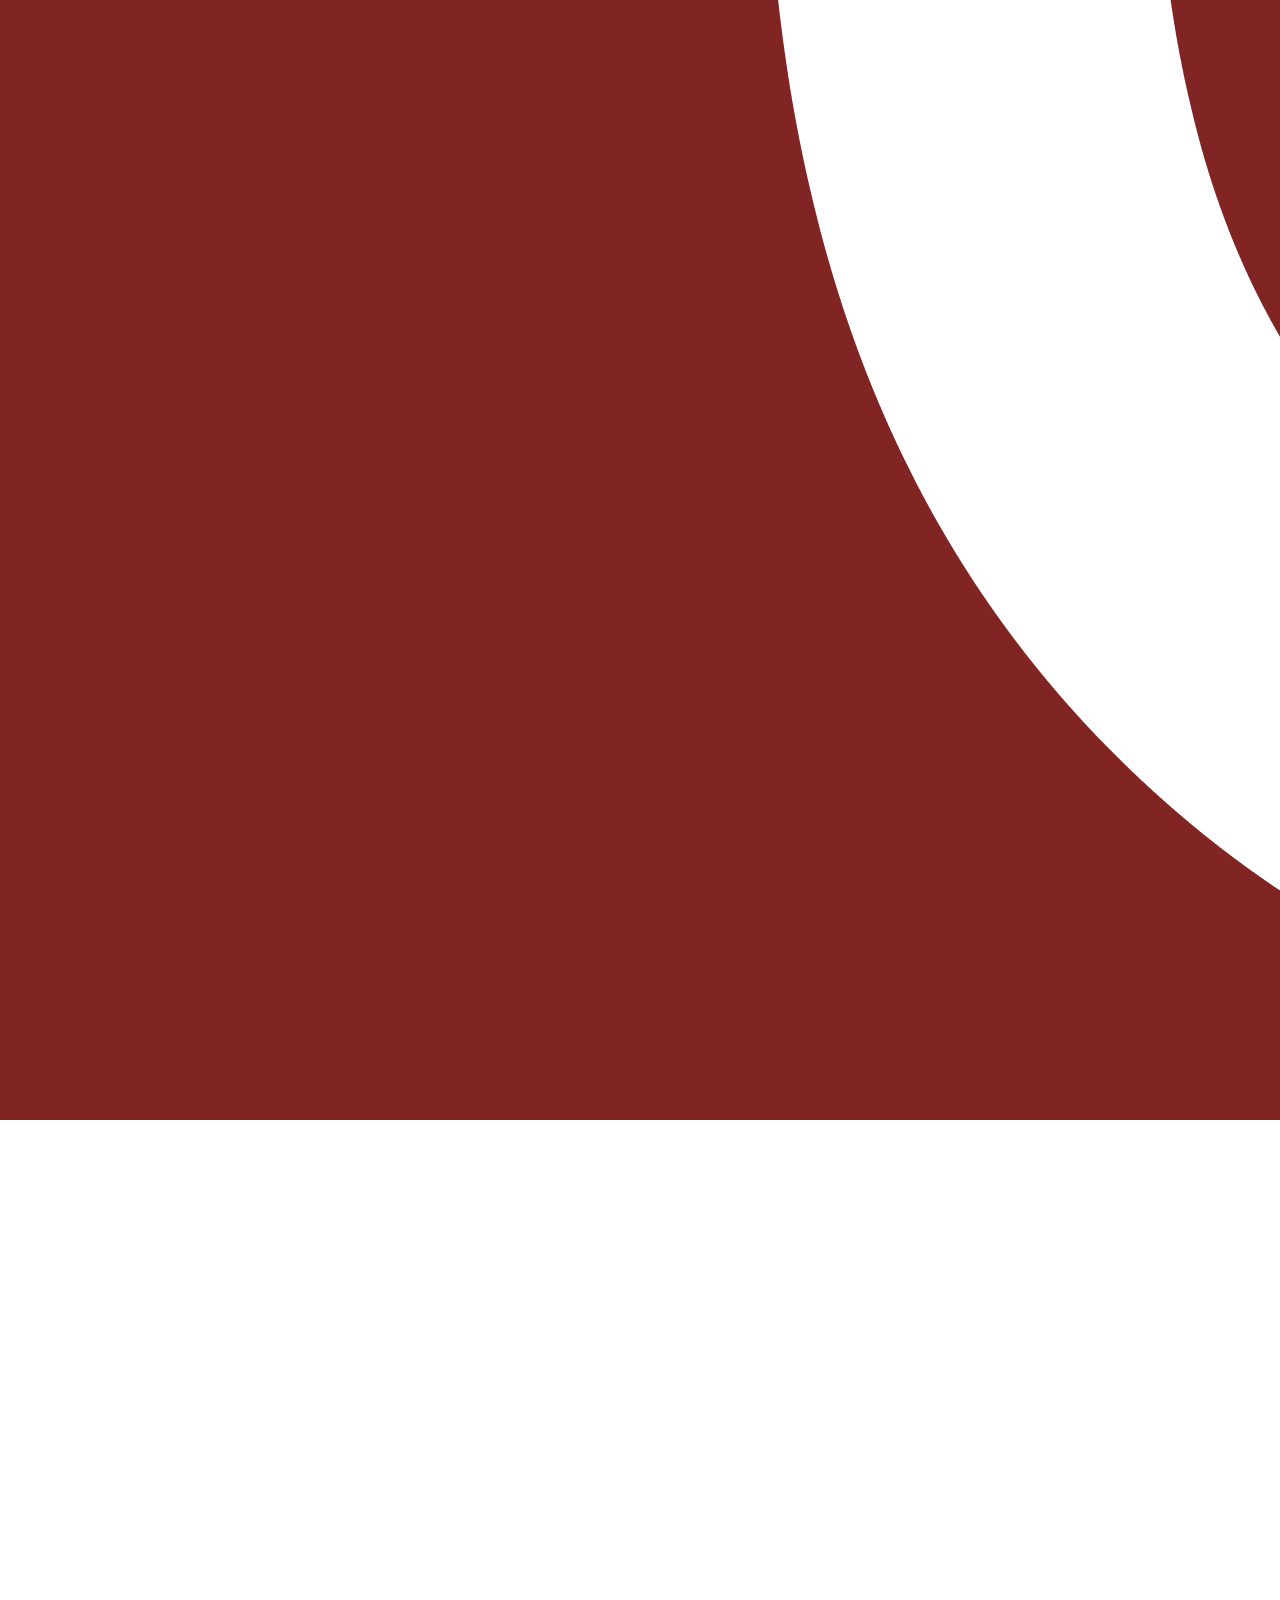
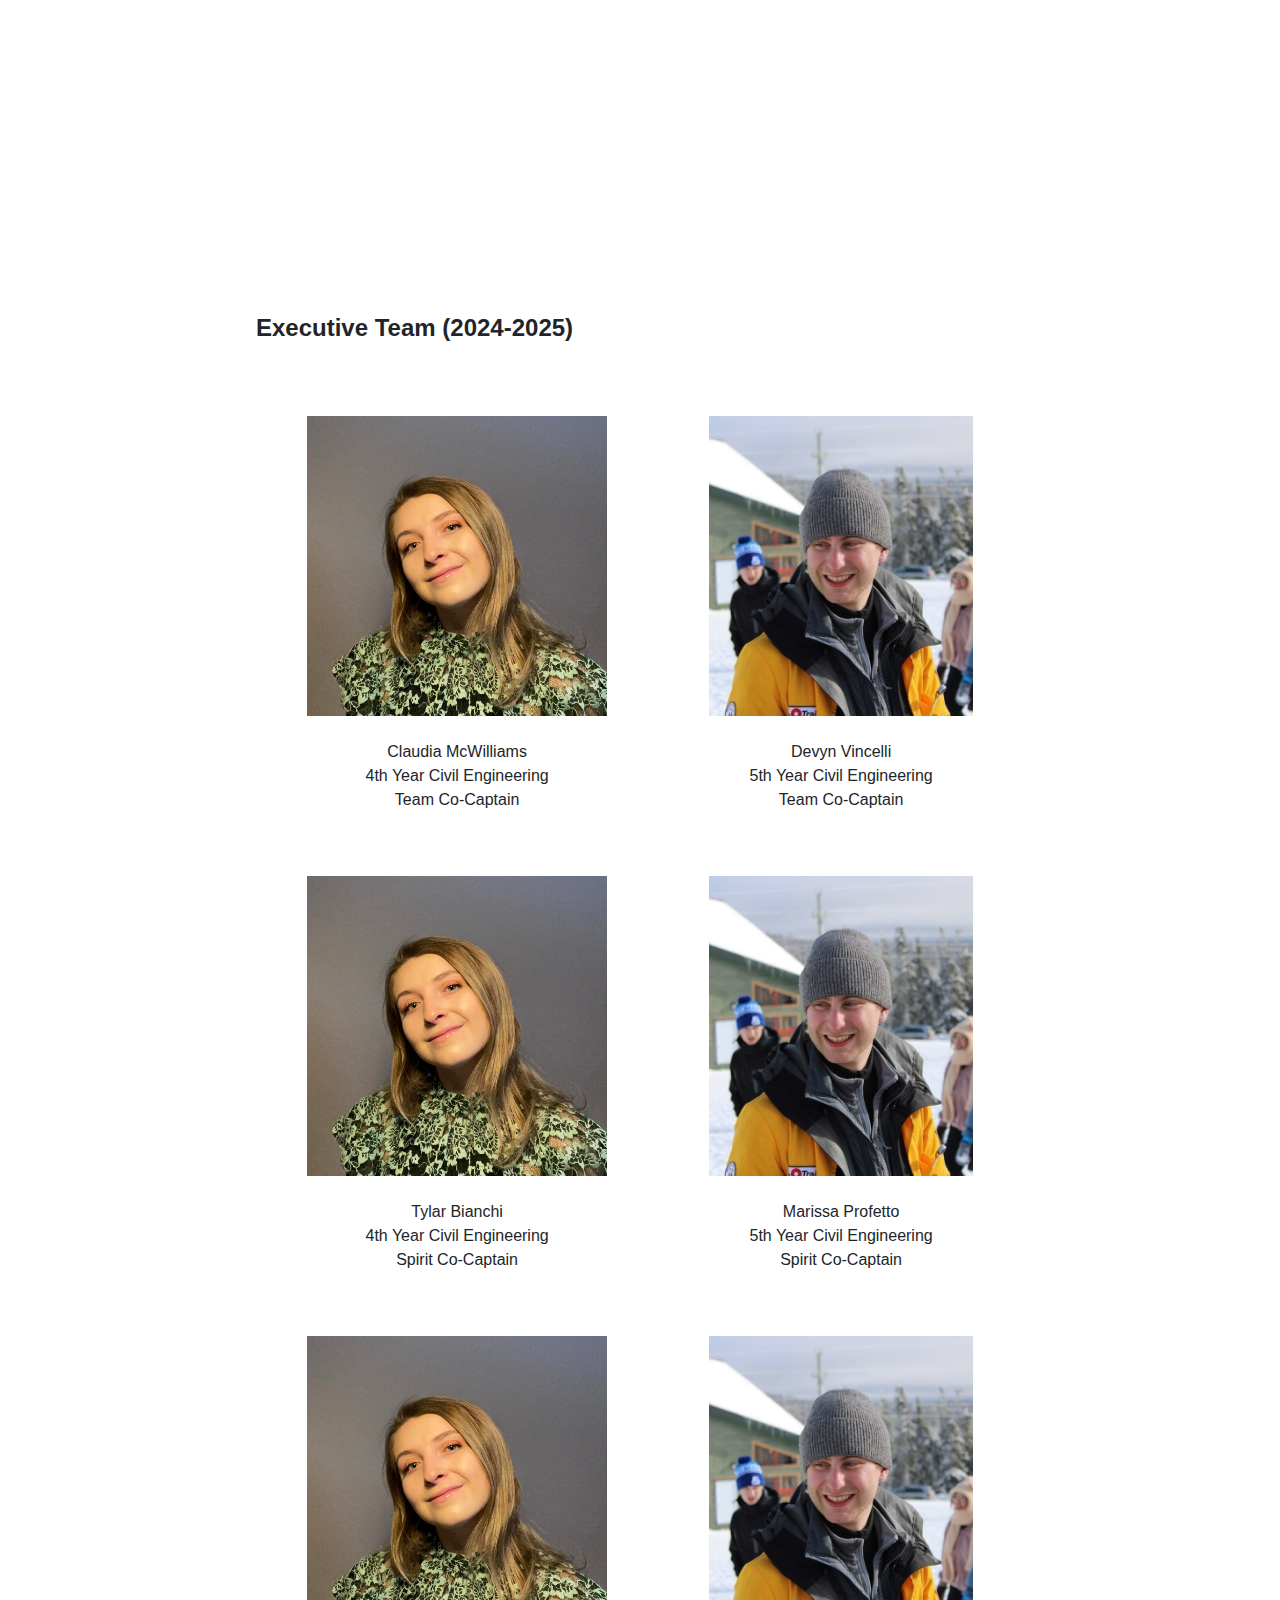
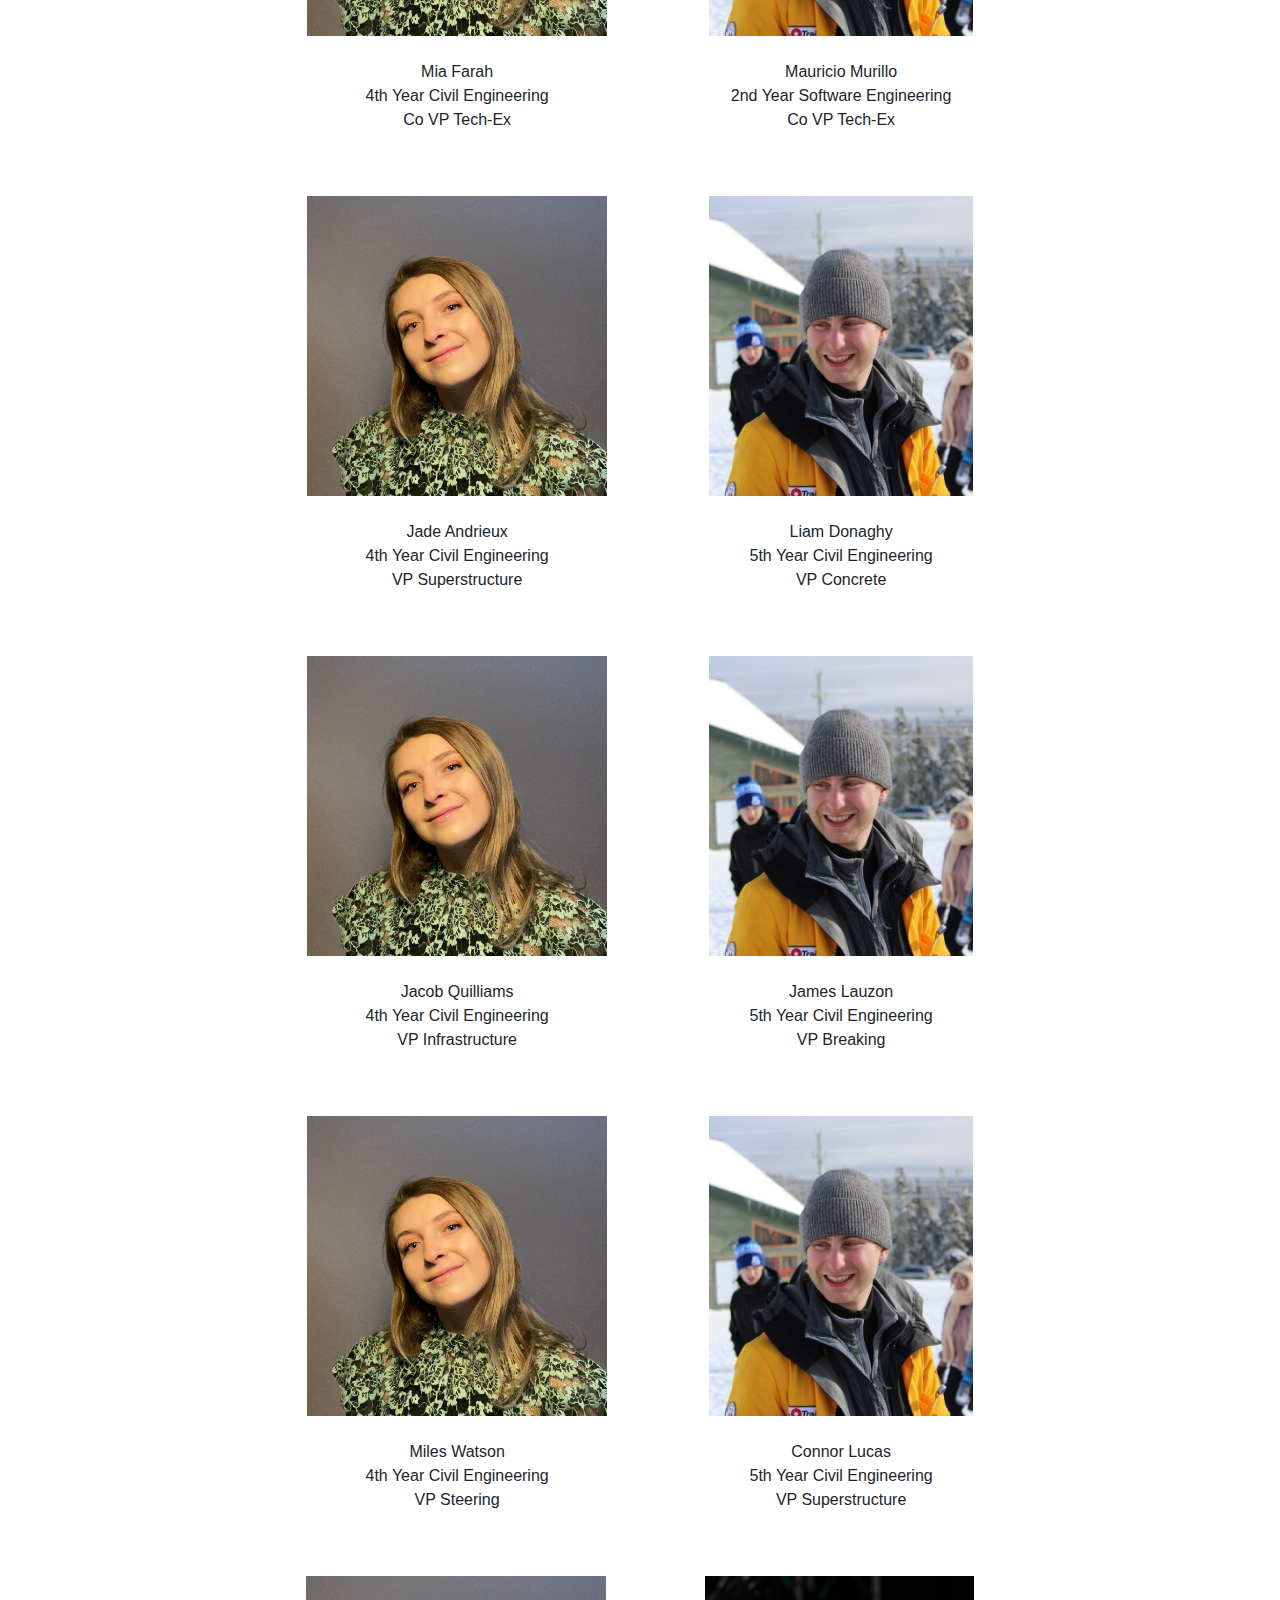
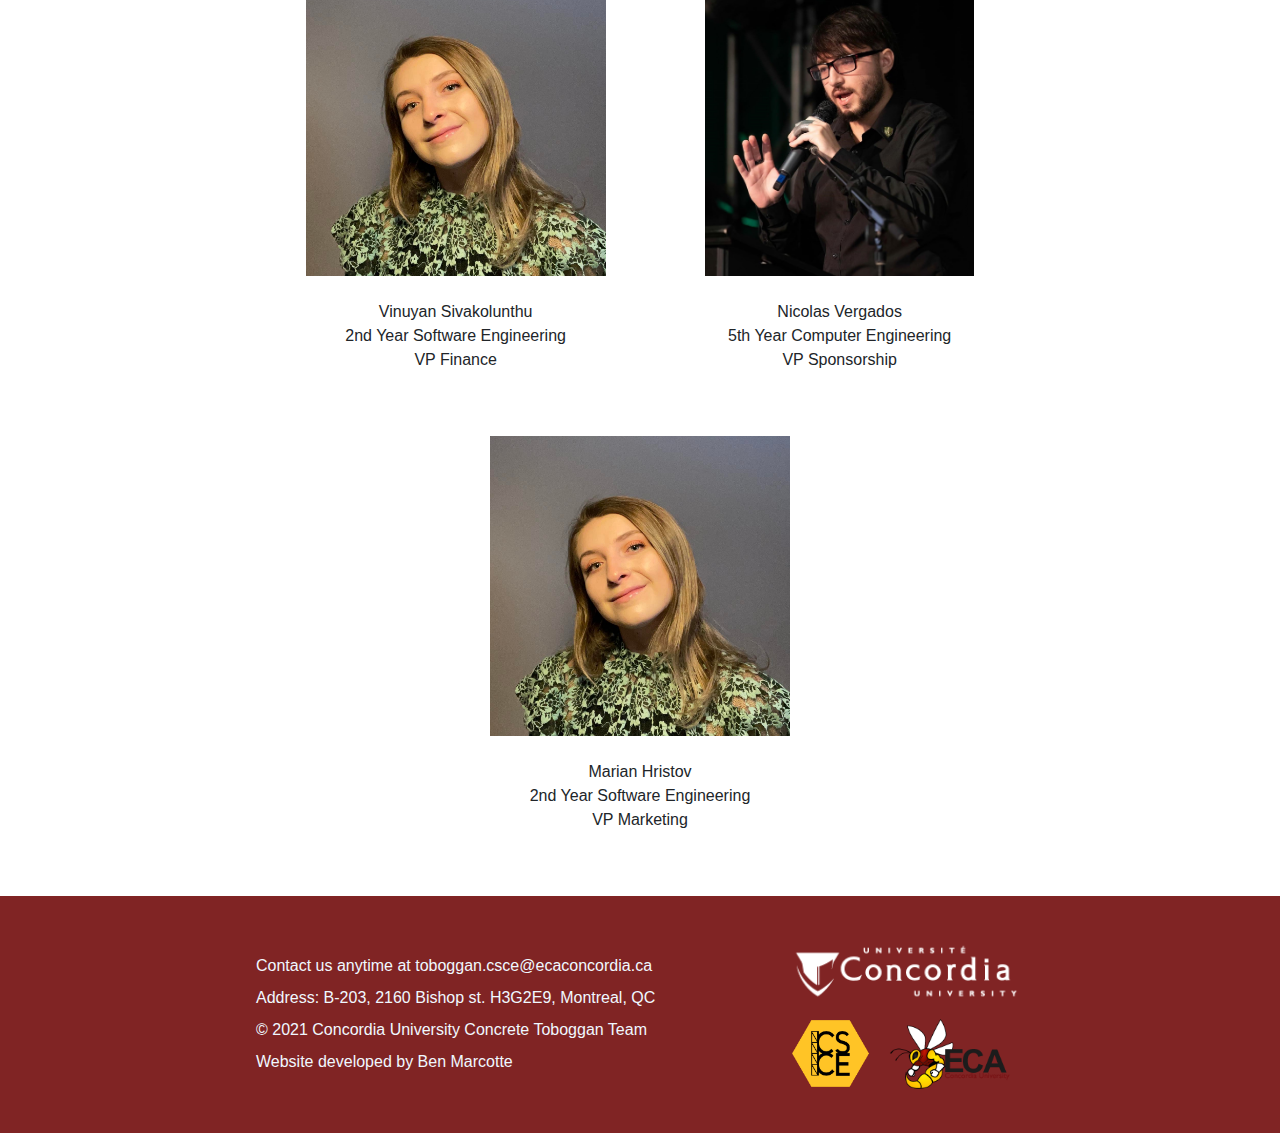
==== commit ee292724: "Updated exec team" ====
--- a/executive-team.html
+++ b/executive-team.html
@@ -10,12 +10,16 @@
       href="https://stackpath.bootstrapcdn.com/bootstrap/4.4.1/css/bootstrap.min.css"
     />
     <title>Concordia Concrete Toboggan</title>
-    <link rel="shortcut icon" type="image/x-icon" href="pictures/about-us/eca.png">
+    <link
+      rel="shortcut icon"
+      type="image/x-icon"
+      href="pictures/about-us/eca.png"
+    />
     <!-- Bootstrap JS-->
     <script src="https://code.jquery.com/jquery-3.4.1.slim.min.js"></script>
     <script src="https://cdn.jsdelivr.net/npm/popper.js@1.16.0/dist/umd/popper.min.js"></script>
     <script src="https://stackpath.bootstrapcdn.com/bootstrap/4.4.1/js/bootstrap.min.js"></script>
-    
+
     <link rel="stylesheet" href="style.css" />
     <link
       href="https://fonts.googleapis.com/css2?family=Poppins:wght@100&display=swap"
@@ -24,10 +28,9 @@
   </head>
   <body>
     <nav class="banner">
-        
-        <ul class="nav-links">
-        <li>
-          <img class="logo" src="pictures/CCTT-Logo.webp">
+      <ul class="nav-links">
+        <li>
+          <img class="logo" src="pictures/CCTT-Logo.webp" />
         </li>
         <li>
           <a href="index.html">About Us</a>
@@ -45,10 +48,18 @@
           <a href="gallery.html">Gallery</a>
         </li>
         <li>
-          <a href="https://www.instagram.com/concordia.concrete.toboggan/" target="_blank"><img style="max-height: 20px;" src="pictures/Instagram_Glyph_White.png"></a>
-        </li>
-        <li>
-          <a href="https://www.facebook.com/ConcordiaConcreteToboggan/" target="_blank"><img style="max-height: 20px;" src="pictures/f_logo_RGB-White_1024.png"></a>
+          <a
+            href="https://www.instagram.com/concordia.concrete.toboggan/"
+            target="_blank"
+            ><img class="icon" src="pictures/Instagram_Glyph_White.png"
+          /></a>
+        </li>
+        <li>
+          <a
+            href="https://www.facebook.com/ConcordiaConcreteToboggan/"
+            target="_blank"
+            ><img class="icon" src="pictures/f_logo_RGB-White_1024.png"
+          /></a>
         </li>
       </ul>
 
@@ -58,7 +69,10 @@
         <div class="line3"></div>
       </div>
     </nav>
-    <div class="parallax" style="background-image: url(&quot;pictures/about-us/agh.jpeg&quot;)">
+    <div
+      class="parallax"
+      style="background-image: url('pictures/about-us/agh.jpeg')"
+    >
       <img class="bgimg" />
     </div>
     <!-- <header>
@@ -69,107 +83,153 @@
     </header> -->
     <div>
       <div>
-        <div class="articletxt" style="font-weight: bold; font-size: x-large;">Executive Team</div>
+        <div class="articletxt" style="font-weight: bold; font-size: x-large">
+          Executive Team (2024-2025)
+        </div>
 
         <div class="execblurbwrapper">
-            <div class="execblurbs">
-                <img class="execpic" src="pictures/exec-team/sam.JPEG" alt=""> <br> <br>
-                Sam Sifton <br>
-                5th Year Building Engineering <br>
-                Team Captain               
-            </div>
+          <div class="execblurbs">
+            <img class="execpic" src="pictures/exec-team/claudia.jpg" alt="" />
+            <br />
+            <br />
+            Claudia McWilliams <br />
+            4th Year Civil Engineering <br />
+            Team Co-Captain
+          </div>
+          <div class="execblurbs">
+            <img class="execpic" src="pictures/exec-team/devyn.jpg" alt="" />
+            <br />
+            <br />
+            Devyn Vincelli  <br />
+            5th Year Civil Engineering <br />
+            Team Co-Captain
+          </div>
         </div>
 
         <div class="execblurbwrapper">
-              <div class="execblurbs">
-                <img class="execpic" src="pictures/exec-team/tasha.jpg" alt=""> <br> <br>
-                Tasha Morham <br>
-                Civil Engineering <br>
-                Chair     
-            </div>
-            <div class="execblurbs">
-                <img class="execpic" src="pictures/exec-team/greg.jpg" alt=""> <br> <br>
-                Gregory Aldous <br>
-                4th Year Mechanical Engineering <br>
-                VP Superstructure                
-            </div>
-            
+          <div class="execblurbs">
+            <img class="execpic" src="pictures/exec-team/claudia.jpg" alt="" />
+            <br />
+            <br />
+            Tylar Bianchi <br />
+            4th Year Civil Engineering <br />
+            Spirit Co-Captain
+          </div>
+          <div class="execblurbs">
+            <img class="execpic" src="pictures/exec-team/devyn.jpg" alt="" />
+            <br />
+            <br />
+            Marissa Profetto <br />
+            5th Year Civil Engineering <br />
+            Spirit Co-Captain
+          </div>
         </div>
 
         <div class="execblurbwrapper">
-            <div class="execblurbs">
-                <img class="execpic" src="pictures/exec-team/meg.png" alt=""> <br> <br>
-                Marie-Emilie Germain <br>
-                Mechanical Engineering <br>
-                VP Steering                
-            </div>
-            <div class="execblurbs">
-                <img class="execpic" src="pictures/exec-team/francis.jpg" alt=""> <br> <br>
-                Francis Donoso <br>
-                Mechanical Engineering <br>
-                VP Braking                    
-            </div>
-        </div>
-        
+          <div class="execblurbs">
+            <img class="execpic" src="pictures/exec-team/claudia.jpg" alt="" />
+            <br />
+            <br />
+            Mia Farah <br />
+            4th Year Civil Engineering <br />
+            Co VP Tech-Ex
+          </div>
+          <div class="execblurbs">
+            <img class="execpic" src="pictures/exec-team/devyn.jpg" alt="" />
+            <br />
+            <br />
+            Mauricio Murillo <br />
+            2nd Year Software Engineering <br />
+            Co VP Tech-Ex
+          </div>
+        </div>
+
         <div class="execblurbwrapper">
-            <div class="execblurbs">
-                <img class="execpic" src="pictures/exec-team/steven.jpg" alt=""> <br> <br>
-                Steven Côté <br>
-                4th Year Civil Engineering <br>
-                VP Concrete Mix               
-            </div>
-            <div class="execblurbs">
-                <img class="execpic" src="pictures/exec-team/liam.jpg" alt=""> <br> <br>
-                Liam Crosthwaite <br>
-                Civil Engineering <br>
-                VP Ski & Reinforcement             
-            </div>
-        </div>
-        <div class="execblurbwrapper">
-
-            <div class="execblurbs">
-                <img class="execpic" src="pictures/exec-team/sab.jpg" alt=""> <br> <br>
-                Sabrina Dubreuil <br>
-                4th Year Aerospace Engineering <br>
-                VP Marketing                
-            </div>
-            <div class="execblurbs">
-                <img class="execpic" src="pictures/exec-team/nora.jpg" alt=""> <br> <br>
-                Nora Kasem<br>
-                3rd Year Building Engineering <br>
-                VP Arts             
-            </div>
-        </div>
-        <div class="execblurbwrapper">
-            <div class="execblurbs">
-                <img class="execpic" src="pictures/exec-team/claudia.jpg" alt=""> <br> <br>
-                Claudia McWilliams <br>
-                3rd Year Civil Engineering <br>
-                VP Finance
-            </div>
-            <div class="execblurbs">
-                <img class="execpic" src="pictures/exec-team/brie.png" alt=""> <br> <br>
-                Brianne O'Gallagher-Roy <br>
-                Software Engineering <br>
-                VP Spirit      
-            </div>             
-        </div>
-        <div class="execblurbwrapper">
-          <div class="execblurbs">
-            <img class="execpic" src="pictures/exec-team/ben.jpg" alt=""> <br> <br>
-            Ben Marcotte <br>
-            4th Year Software Engineering <br>
-            VP Logistics              
-          </div>
-          <div class="execblurbs">
-            <img class="execpic" src="pictures/exec-team/jade.jpg" alt=""> <br> <br>
-            Jade Andrieux <br>
-            4th Year Civil Engineering <br>
-            VP Sponsorship              
-          </div>
-        </div>
-            
-        </div>
+          <div class="execblurbs">
+            <img class="execpic" src="pictures/exec-team/claudia.jpg" alt="" />
+            <br />
+            <br />
+            Jade Andrieux <br />
+            4th Year Civil Engineering <br />
+            VP Superstructure
+          </div>
+          <div class="execblurbs">
+            <img class="execpic" src="pictures/exec-team/devyn.jpg" alt="" />
+            <br />
+            <br />
+            Liam Donaghy <br />
+            5th Year Civil Engineering <br />
+            VP Concrete
+          </div>
+        </div>
+      </div>
+    </div>
+
+    <div class="execblurbwrapper">
+      <div class="execblurbs">
+        <img class="execpic" src="pictures/exec-team/claudia.jpg" alt="" />
+        <br />
+        <br />
+        Jacob Quilliams <br />
+        4th Year Civil Engineering <br />
+        VP Infrastructure
+      </div>
+      <div class="execblurbs">
+        <img class="execpic" src="pictures/exec-team/devyn.jpg" alt="" />
+        <br />
+        <br />
+        James Lauzon <br />
+        5th Year Civil Engineering <br />
+        VP Breaking
+      </div>
+    </div>
+
+    <div class="execblurbwrapper">
+      <div class="execblurbs">
+        <img class="execpic" src="pictures/exec-team/claudia.jpg" alt="" />
+        <br />
+        <br />
+        Miles Watson <br />
+        4th Year Civil Engineering <br />
+        VP Steering
+      </div>
+      <div class="execblurbs">
+        <img class="execpic" src="pictures/exec-team/devyn.jpg" alt="" />
+        <br />
+        <br />
+        Connor Lucas <br />
+        5th Year Civil Engineering <br />
+        VP Superstructure
+      </div>
+    </div>
+
+    <div class="execblurbwrapper">
+      <div class="execblurbs">
+        <img class="execpic" src="pictures/exec-team/claudia.jpg" alt="" />
+        <br />
+        <br />
+        Vinuyan Sivakolunthu <br />
+        2nd Year Software Engineering <br />
+        VP Finance
+      </div>
+      <div class="execblurbs">
+        <img class="execpic" src="pictures/exec-team/nic.jpg" alt="" />
+        <br />
+        <br />
+        Nicolas Vergados <br />
+        5th Year Computer Engineering <br />
+        VP Sponsorship
+      </div>
+    </div>
+
+    <div class="execblurbwrapper">
+      <div class="execblurbs">
+        <img class="execpic" src="pictures/exec-team/claudia.jpg" alt="" />
+        <br />
+        <br />
+        Marian Hristov <br />
+        2nd Year Software Engineering <br />
+        VP Marketing
       </div>
     </div>
 
@@ -177,23 +237,30 @@
     <div class="footer">
       <div>
         <div class="footertext">
-          Contact us anytime at toboggan.csce@ecaconcordia.ca<br>
+          Contact us anytime at toboggan.csce@ecaconcordia.ca<br />
           Address: B-203, 2160 Bishop st. H3G2E9, Montreal, QC
         </div>
         <div class="footertext">
-          © 2021 Concordia University Concrete Toboggan Team<br>
+          © 2021 Concordia University Concrete Toboggan Team<br />
           Website developed by Ben Marcotte
         </div>
       </div>
       <div>
-        <img class="footerimg" style="max-width: 490px;" src="pictures/about-us/concordia.png">
-        <div style="display: flex; justify-content: space-around;">
-          <img class="footerimg" src="pictures/about-us/csce.png">
-          <img class="footerimg" style="max-width: 260px;" src="pictures/about-us/eca.png">
-        </div>
-      </div>
-    </div>
-
+        <img
+          class="footerimg"
+          style="max-width: 490px"
+          src="pictures/about-us/concordia.png"
+        />
+        <div style="display: flex; justify-content: space-around">
+          <img class="footerimg" src="pictures/about-us/csce.png" />
+          <img
+            class="footerimg"
+            style="max-width: 260px"
+            src="pictures/about-us/eca.png"
+          />
+        </div>
+      </div>
+    </div>
 
     <!-- slider section starts -->
     <!-- <div class="slider" data-aos="fade-up">
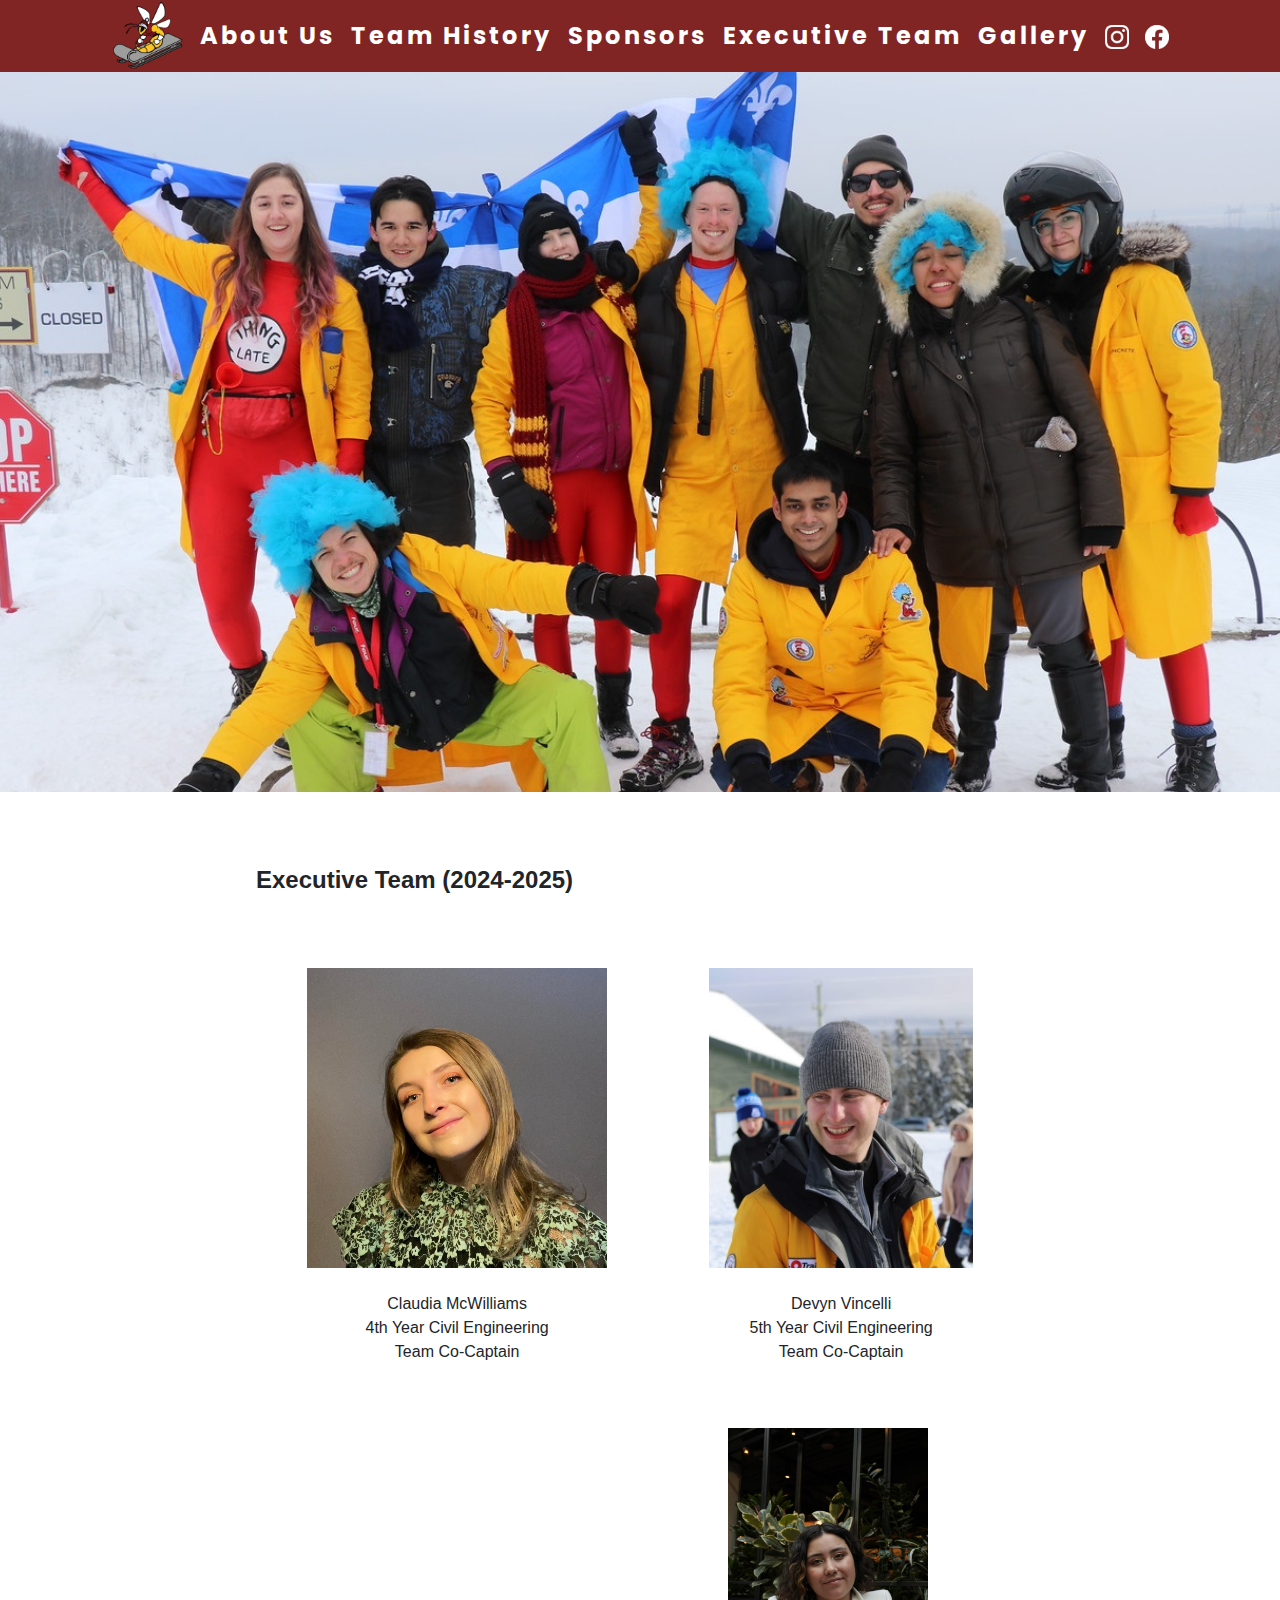
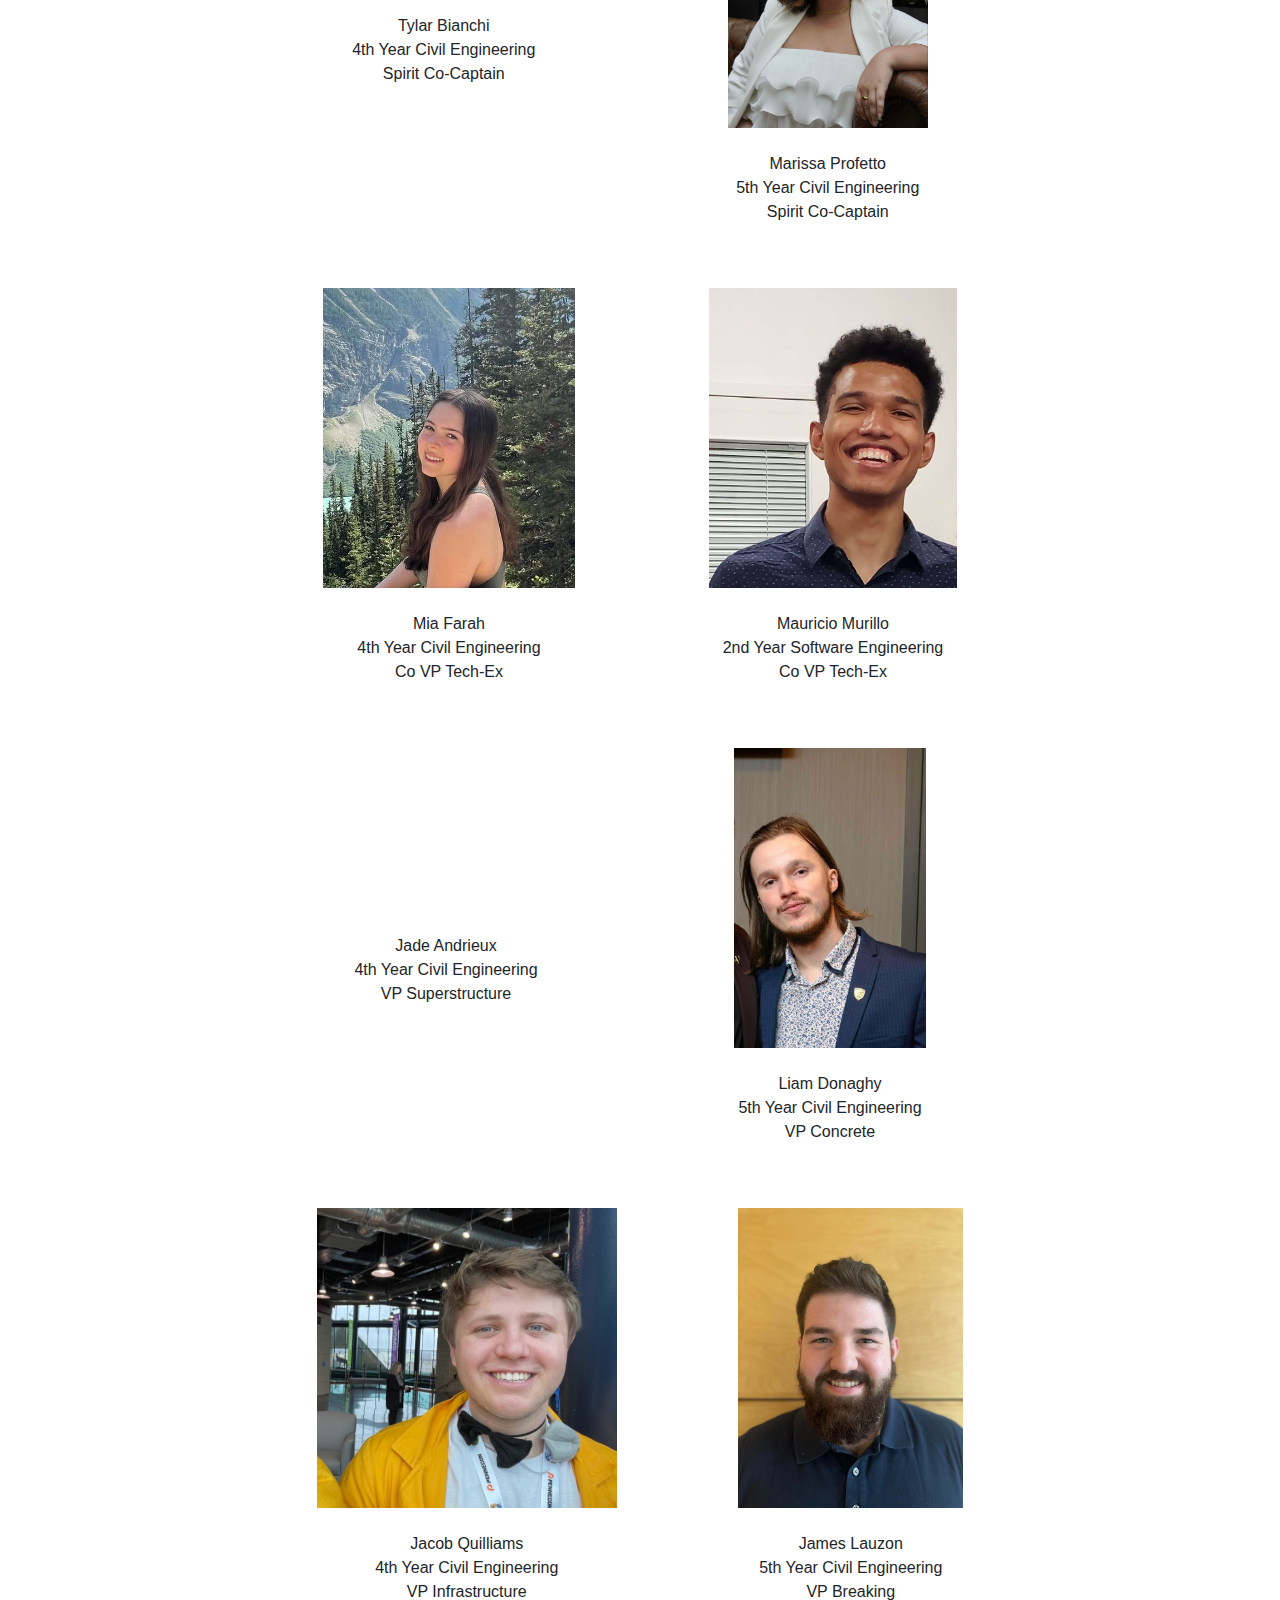
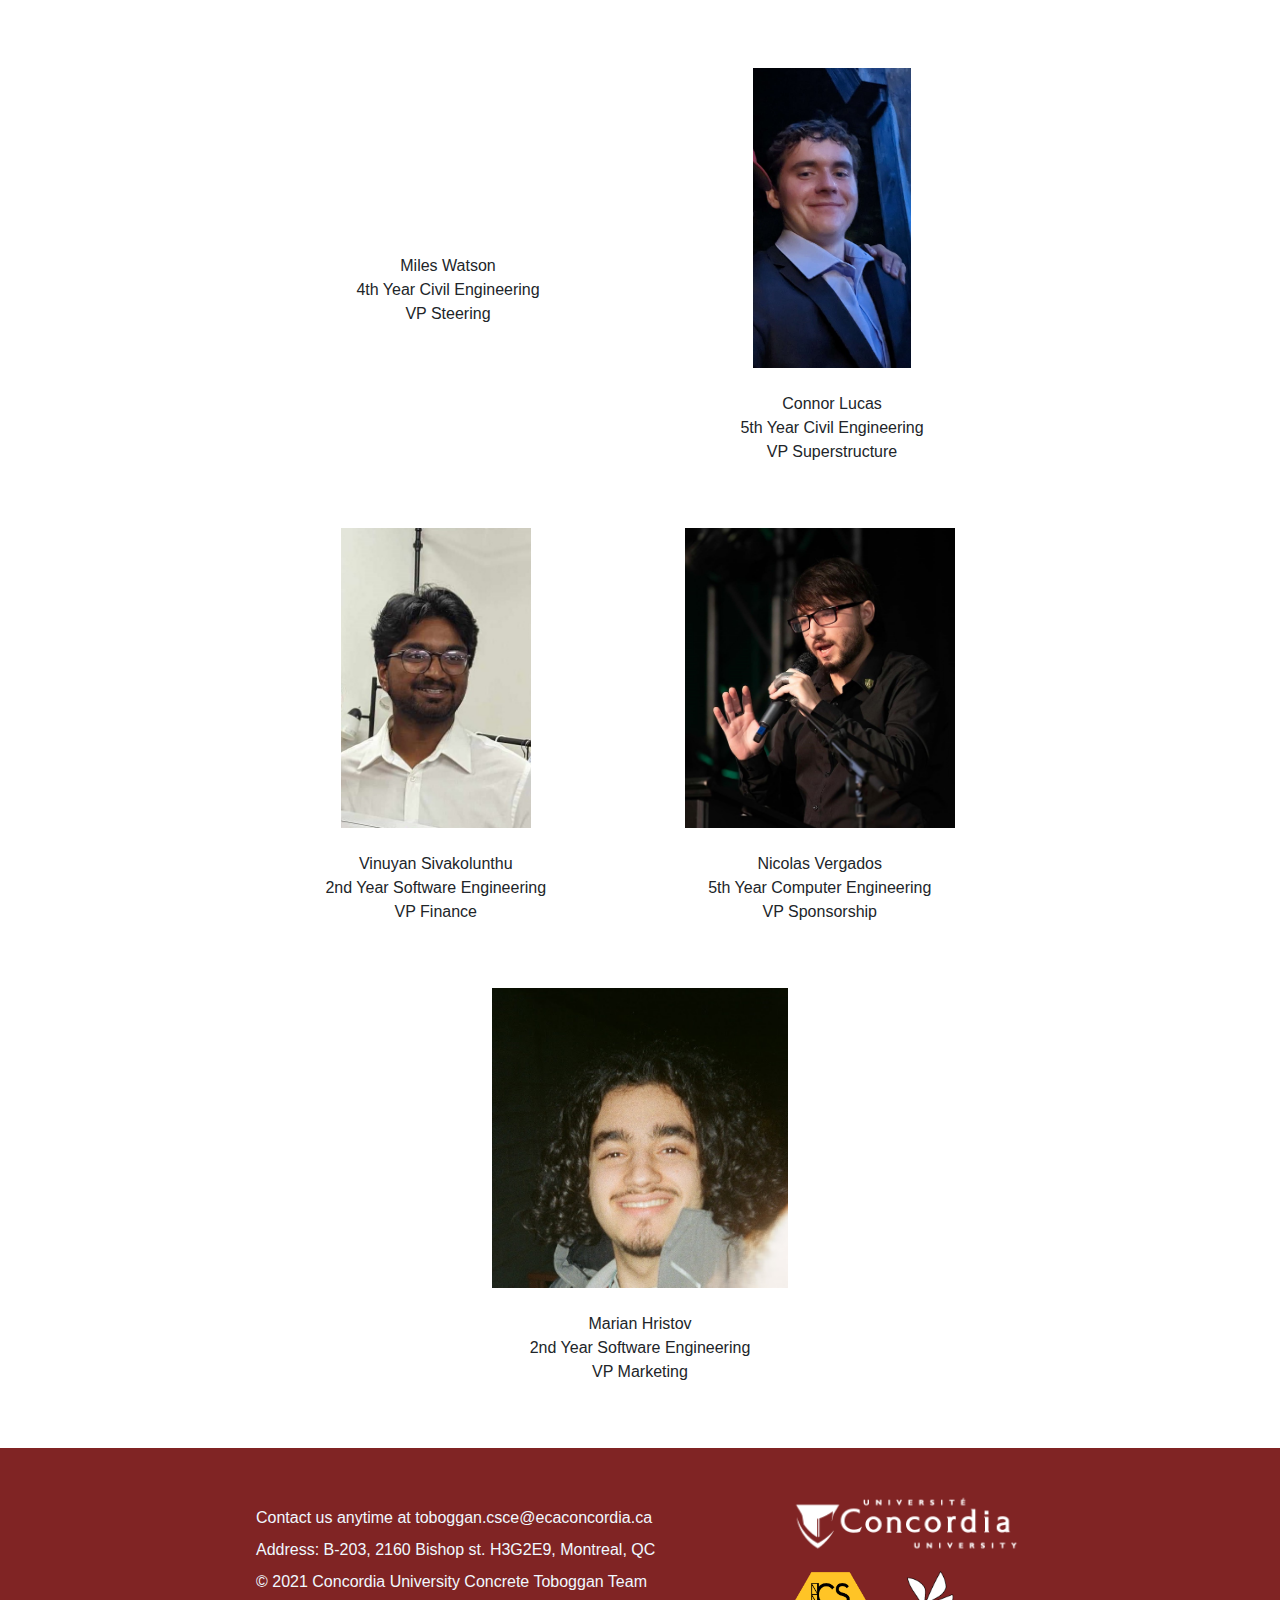
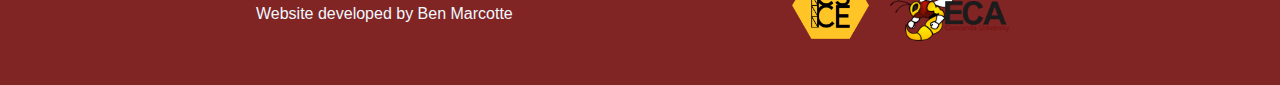
==== commit d98625f9: "Updated exec pics" ====
--- a/executive-team.html
+++ b/executive-team.html
@@ -108,7 +108,7 @@
 
         <div class="execblurbwrapper">
           <div class="execblurbs">
-            <img class="execpic" src="pictures/exec-team/claudia.jpg" alt="" />
+            <img class="execpic" src="pictures/exec-team/" alt="" />
             <br />
             <br />
             Tylar Bianchi <br />
@@ -116,7 +116,7 @@
             Spirit Co-Captain
           </div>
           <div class="execblurbs">
-            <img class="execpic" src="pictures/exec-team/devyn.jpg" alt="" />
+            <img class="execpic" src="pictures/exec-team/marissa.jpg" alt="" />
             <br />
             <br />
             Marissa Profetto <br />
@@ -127,7 +127,7 @@
 
         <div class="execblurbwrapper">
           <div class="execblurbs">
-            <img class="execpic" src="pictures/exec-team/claudia.jpg" alt="" />
+            <img class="execpic" src="pictures/exec-team/mia.jpg" alt="" />
             <br />
             <br />
             Mia Farah <br />
@@ -135,7 +135,7 @@
             Co VP Tech-Ex
           </div>
           <div class="execblurbs">
-            <img class="execpic" src="pictures/exec-team/devyn.jpg" alt="" />
+            <img class="execpic" src="pictures/exec-team/mauricio.jpg" alt="" />
             <br />
             <br />
             Mauricio Murillo <br />
@@ -146,7 +146,7 @@
 
         <div class="execblurbwrapper">
           <div class="execblurbs">
-            <img class="execpic" src="pictures/exec-team/claudia.jpg" alt="" />
+            <img class="execpic" src="pictures/exec-team/" alt="" />
             <br />
             <br />
             Jade Andrieux <br />
@@ -154,7 +154,7 @@
             VP Superstructure
           </div>
           <div class="execblurbs">
-            <img class="execpic" src="pictures/exec-team/devyn.jpg" alt="" />
+            <img class="execpic" src="pictures/exec-team/liam.jpg" alt="" />
             <br />
             <br />
             Liam Donaghy <br />
@@ -167,7 +167,7 @@
 
     <div class="execblurbwrapper">
       <div class="execblurbs">
-        <img class="execpic" src="pictures/exec-team/claudia.jpg" alt="" />
+        <img class="execpic" src="pictures/exec-team/jacob.jpg" alt="" />
         <br />
         <br />
         Jacob Quilliams <br />
@@ -175,7 +175,7 @@
         VP Infrastructure
       </div>
       <div class="execblurbs">
-        <img class="execpic" src="pictures/exec-team/devyn.jpg" alt="" />
+        <img class="execpic" src="pictures/exec-team/james.jpg" alt="" />
         <br />
         <br />
         James Lauzon <br />
@@ -186,7 +186,7 @@
 
     <div class="execblurbwrapper">
       <div class="execblurbs">
-        <img class="execpic" src="pictures/exec-team/claudia.jpg" alt="" />
+        <img class="execpic" src="pictures/exec-team/" alt="" />
         <br />
         <br />
         Miles Watson <br />
@@ -194,7 +194,7 @@
         VP Steering
       </div>
       <div class="execblurbs">
-        <img class="execpic" src="pictures/exec-team/devyn.jpg" alt="" />
+        <img class="execpic" src="pictures/exec-team/connor.jpg" alt="" />
         <br />
         <br />
         Connor Lucas <br />
@@ -205,7 +205,7 @@
 
     <div class="execblurbwrapper">
       <div class="execblurbs">
-        <img class="execpic" src="pictures/exec-team/claudia.jpg" alt="" />
+        <img class="execpic" src="pictures/exec-team/vinny.jpg" alt="" />
         <br />
         <br />
         Vinuyan Sivakolunthu <br />
@@ -224,7 +224,7 @@
 
     <div class="execblurbwrapper">
       <div class="execblurbs">
-        <img class="execpic" src="pictures/exec-team/claudia.jpg" alt="" />
+        <img class="execpic" src="pictures/exec-team/marian.jpg" alt="" />
         <br />
         <br />
         Marian Hristov <br />
--- a/style.css
+++ b/style.css
@@ -21,38 +21,39 @@
 
 .logo {
   color: white;
-  text-transform: uppercase;
-  letter-spacing: 5px;
-  font-size: 20px;
   max-height: 8vh;
   min-height: 60px;
 }
 
-.footerimg{
+.footerimg {
   max-height: 80px;
   max-width: 200px;
 }
 
 .nav-links {
   display: flex;
-  width: 35%;
-  min-width: 800px;
+  gap: 1rem;
+  max-width: 1200px;
   justify-content: space-between;
-  margin-bottom: 0%;
-  margin-left: 20%;
-  margin-right: 20%;
+  margin: 0;
   align-items: center;
 }
 .nav-links li {
   list-style: none;
   margin-left: 0%;
+  font-size: 1.5rem;
 }
 .nav-links a {
   color: white;
   text-decoration: none;
   letter-spacing: 3px;
   font-weight: bold;
-  font-size: 14px;
+}
+.icon {
+  width: 1.5rem;
+  height: 1.5rem;
+  max-width: 1.5rem;
+  max-height: 1.5rem;
 }
 .burger {
   display: none;
@@ -69,8 +70,8 @@
   width: auto;
   height: 80vh;
   opacity: 0;
-  
-}
+}
+
 .parallax {
   /* background-image: url("pictures/about-us/agh.jpeg"); */
   /* background-size: cover; */
@@ -80,6 +81,7 @@
   background-repeat: no-repeat;
   width: 100%;
   height: 100%;
+  max-height: 800px;
 }
 
 .footer {
@@ -131,7 +133,7 @@
   flex-wrap: wrap;
 }
 
-.sponsorpic{
+.sponsorpic {
   max-width: 300px;
   max-height: 300px;
   padding-left: 2%;
@@ -152,7 +154,7 @@
   justify-content: flex-start;
 }
 
-.execblurbwrapper{
+.execblurbwrapper {
   margin-top: 5%;
   margin-left: 20%;
   margin-right: 20%;
@@ -161,7 +163,7 @@
   align-items: center;
 }
 
-.execblurbs{
+.execblurbs {
   font-family: "Arial", sans-serif;
   font-size: medium;
   text-align: center;
@@ -177,7 +179,7 @@
   height: 65%;
 }
 /* carousel */
-.sliderbox{
+.sliderbox {
   display: flex;
   flex-direction: row;
   align-items: center;
@@ -194,12 +196,12 @@
   display: flex;
   justify-content: center;
 }
-.carousel-item.carousel-item-next{
+.carousel-item.carousel-item-next {
   max-height: 500px;
   display: flex;
   justify-content: center;
 }
-.carousel-item.carousel-item-prev{
+.carousel-item.carousel-item-prev {
   max-height: 500px;
   display: flex;
   justify-content: center;
@@ -233,9 +235,9 @@
 } */
 
 /*tablets*/
-@media screen and (max-width: 1024px) {
-  .nav-links {
-    width: 60%;
+@media screen and (max-width: 1060px) {
+  .nav-links li {
+    font-size: 1.2rem;
   }
 }
 /*mobile*/
@@ -254,7 +256,7 @@
     display: flex;
     justify-content: center;
   }
-  .carousel-item.carousel-item-next{
+  .carousel-item.carousel-item-next {
     /* max-width: 70%; */
     display: flex;
     justify-content: center;
@@ -276,11 +278,11 @@
     align-items: center;
     width: 100%;
   }
-  
+
   body {
     overflow-x: hidden;
   }
-  .banner{
+  .banner {
     position: sticky;
     width: 100%;
   }
@@ -294,7 +296,7 @@
     flex-direction: column;
   }
 
-  .execblurbwrapper{
+  .execblurbwrapper {
     flex-direction: column;
     margin-top: 0%;
     margin-left: 5%;
@@ -302,7 +304,7 @@
   }
 
   .execblurbs {
-  margin-top: 5%;
+    margin-top: 5%;
   }
 
   .articleimg {
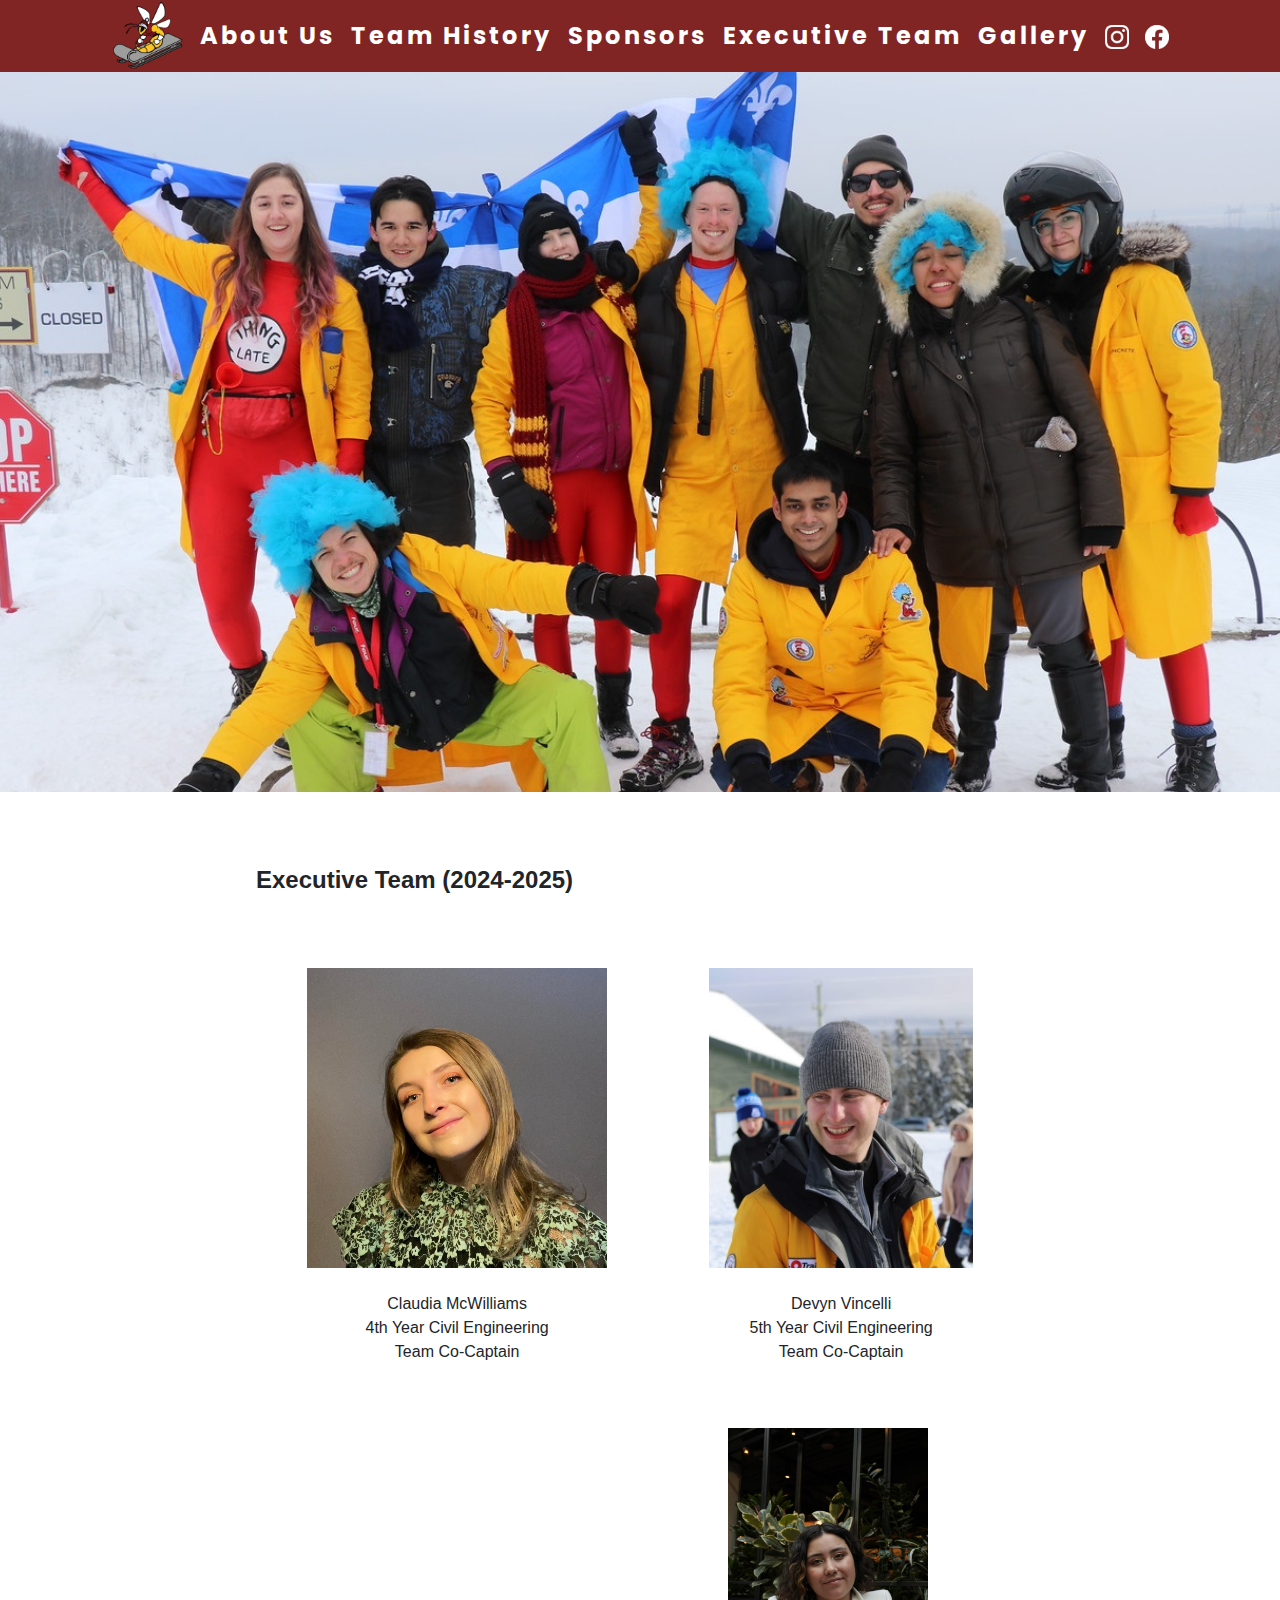
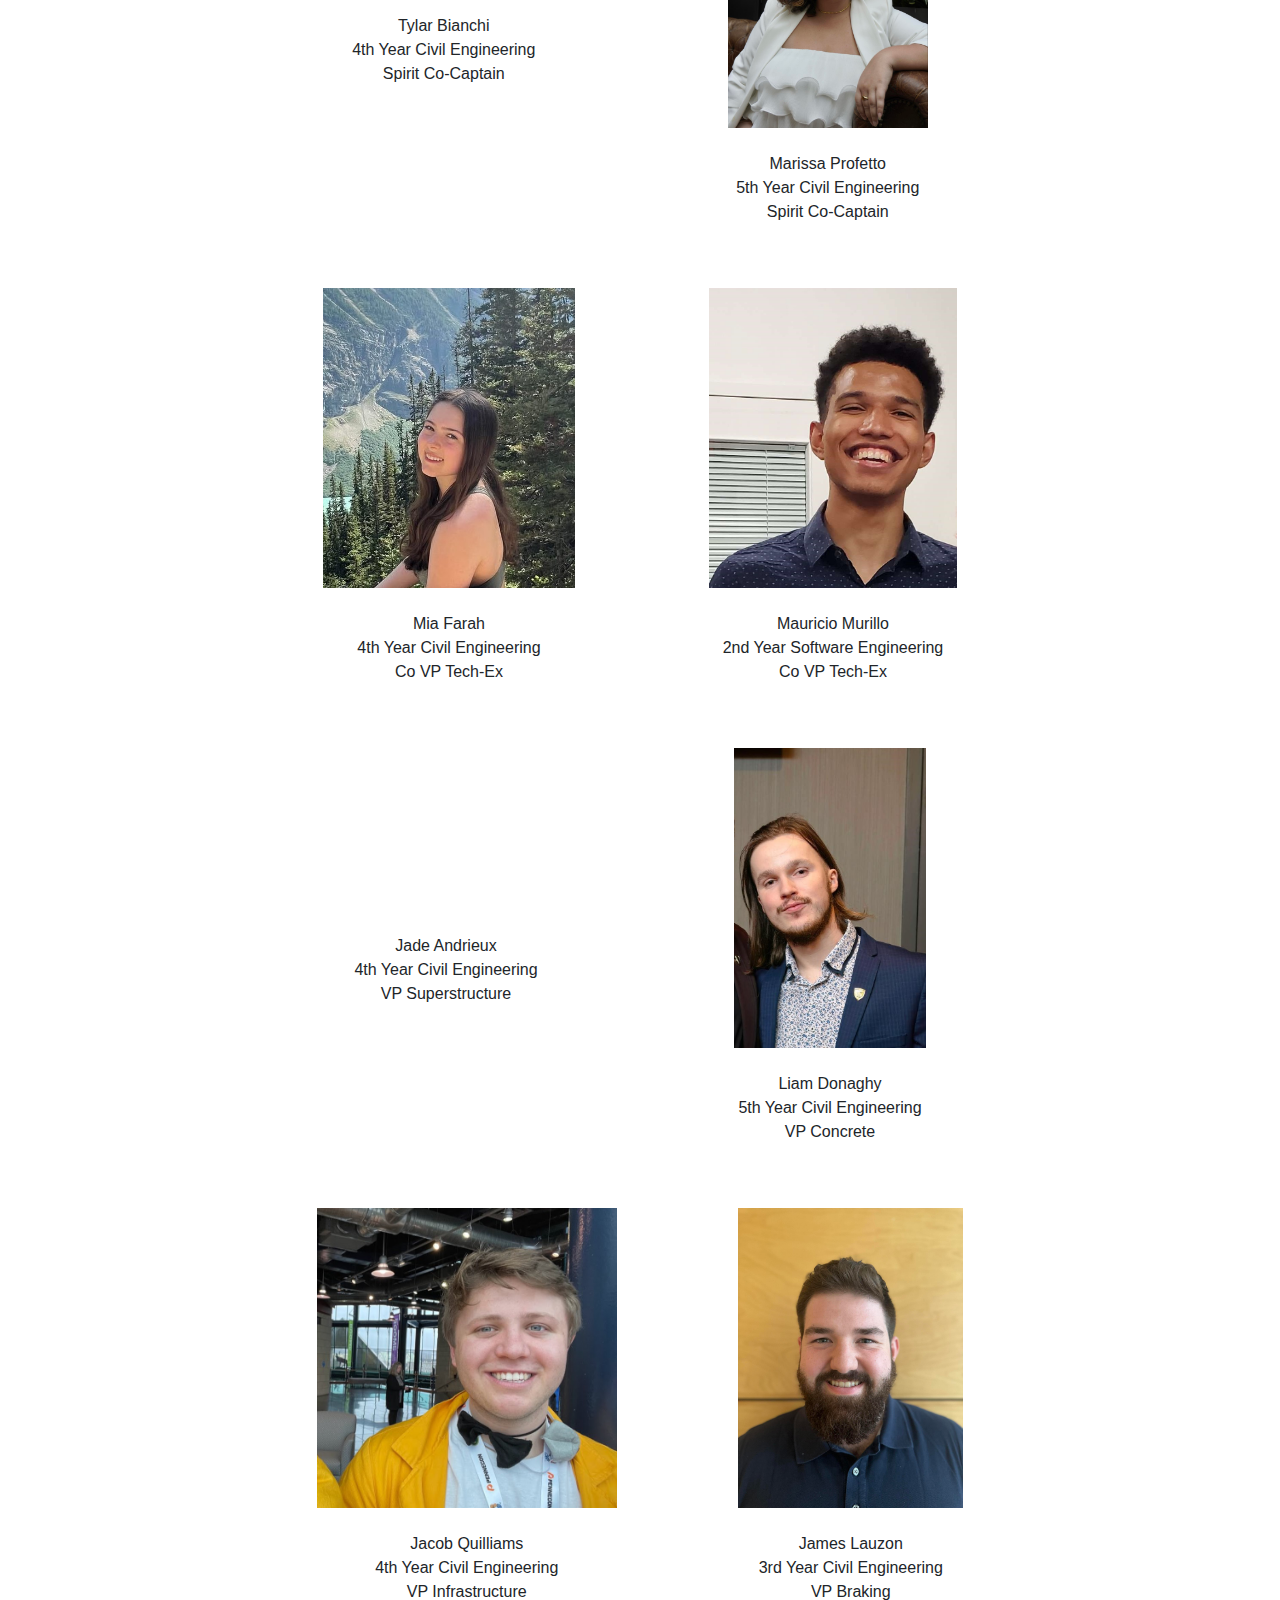
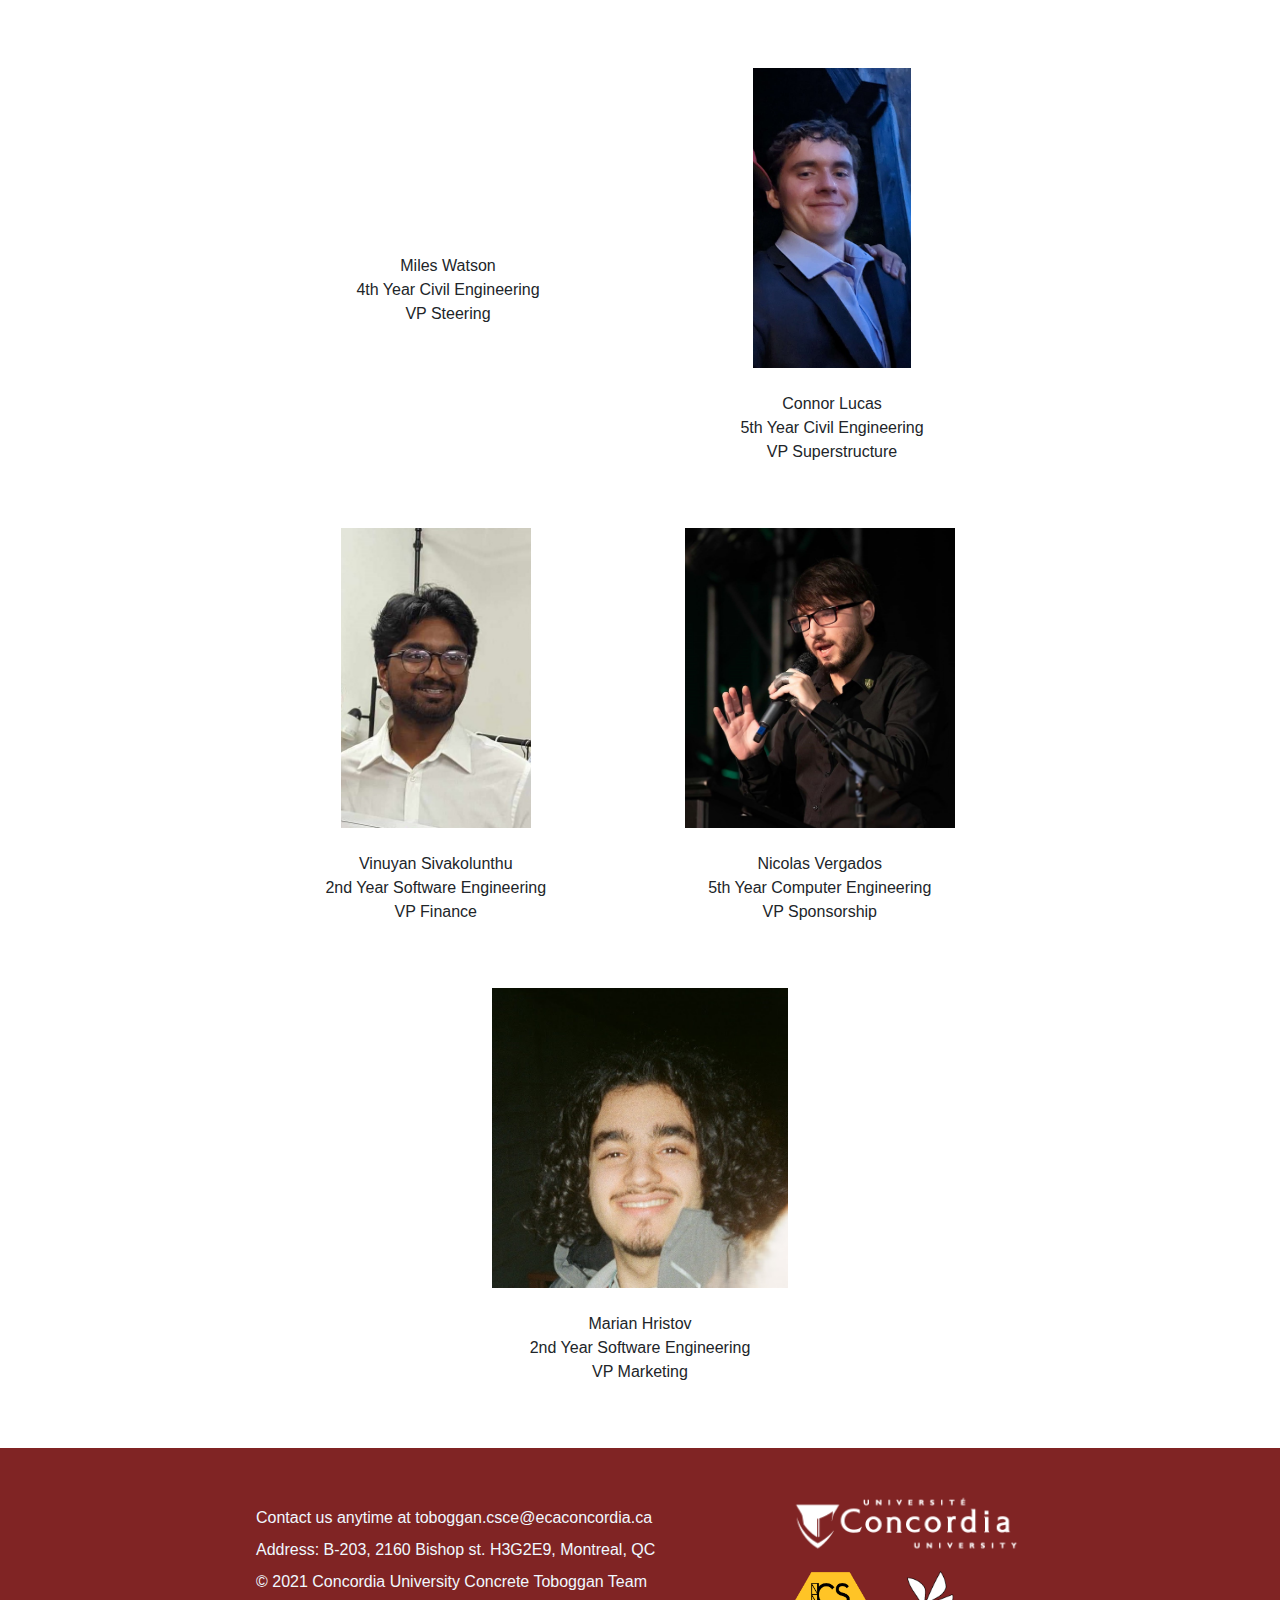
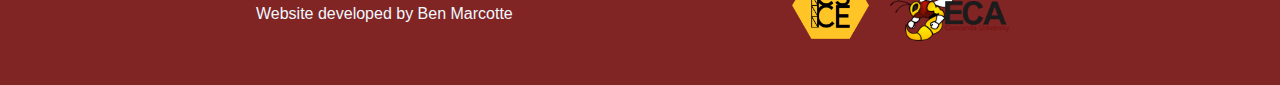
==== commit 27d67ede: "Fix spelling mistake" ====
--- a/executive-team.html
+++ b/executive-team.html
@@ -179,8 +179,8 @@
         <br />
         <br />
         James Lauzon <br />
-        5th Year Civil Engineering <br />
-        VP Breaking
+        3rd Year Civil Engineering <br />
+        VP Braking
       </div>
     </div>
 
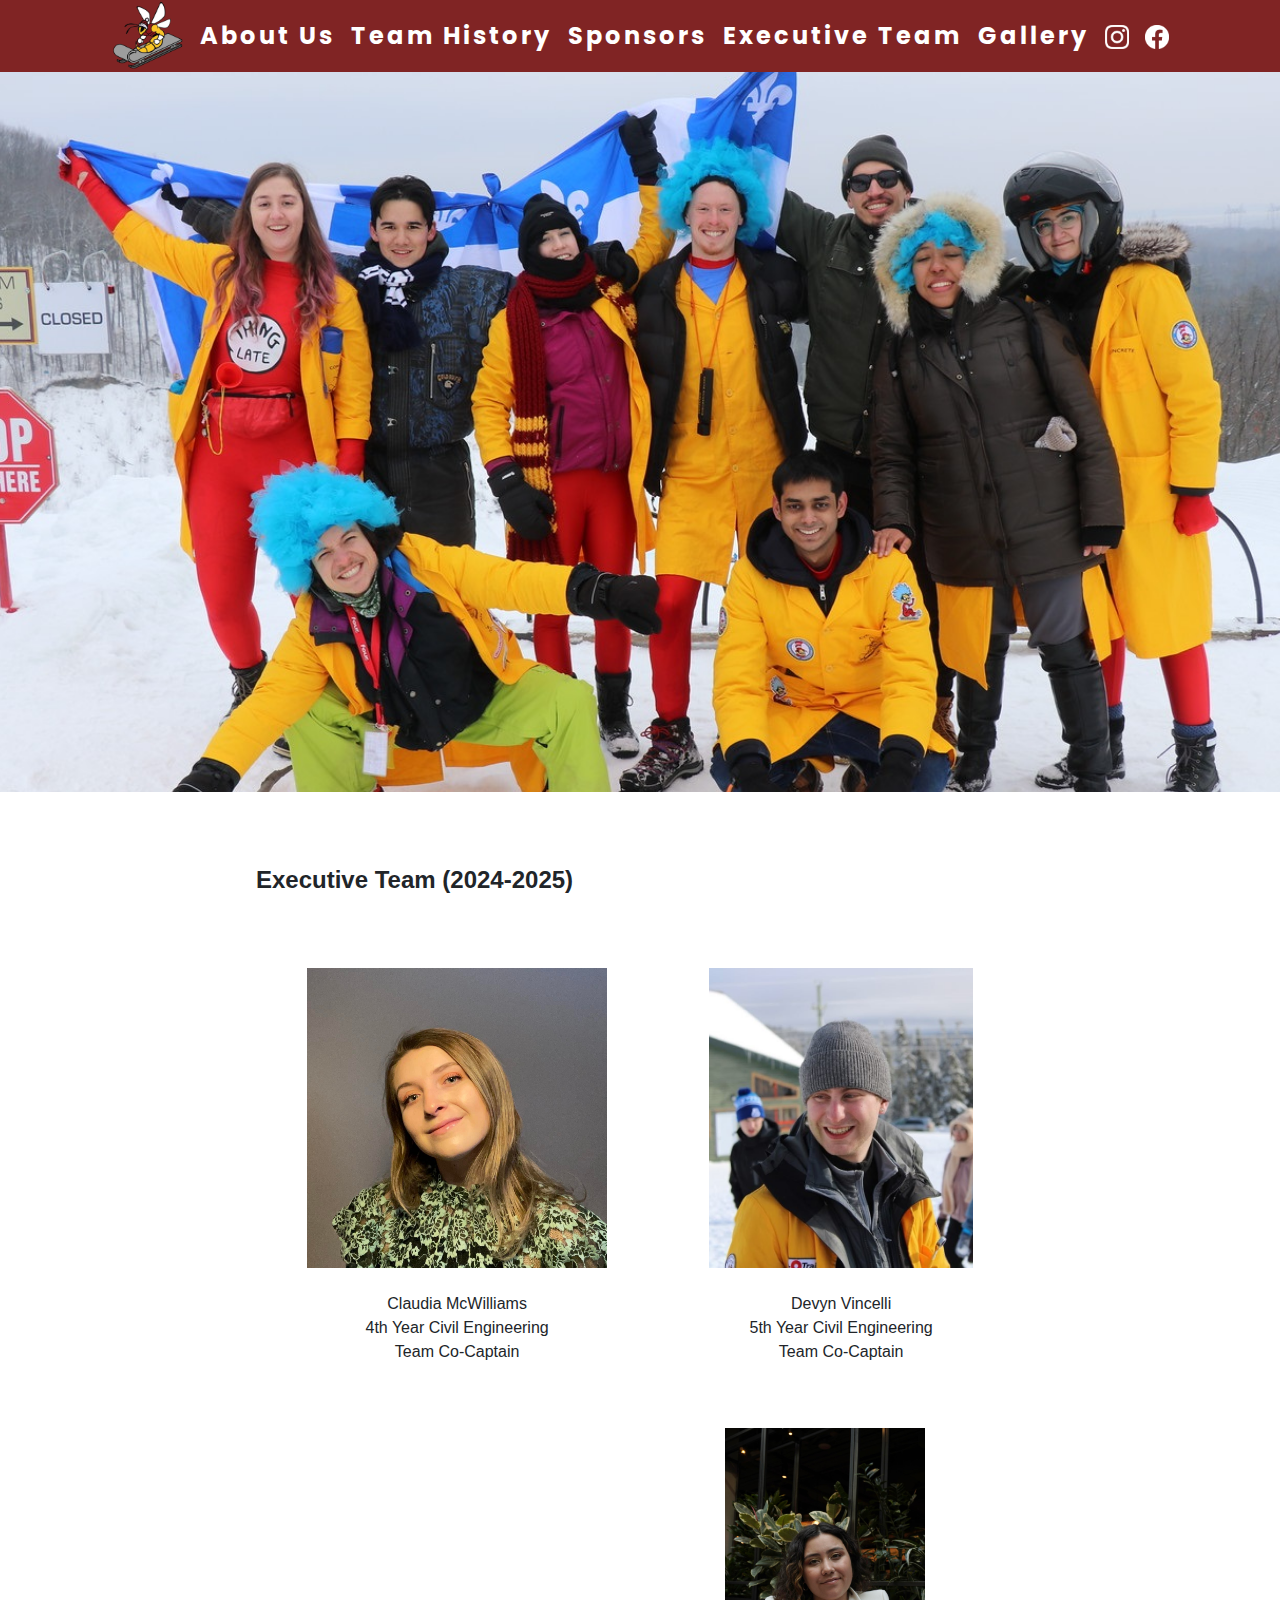
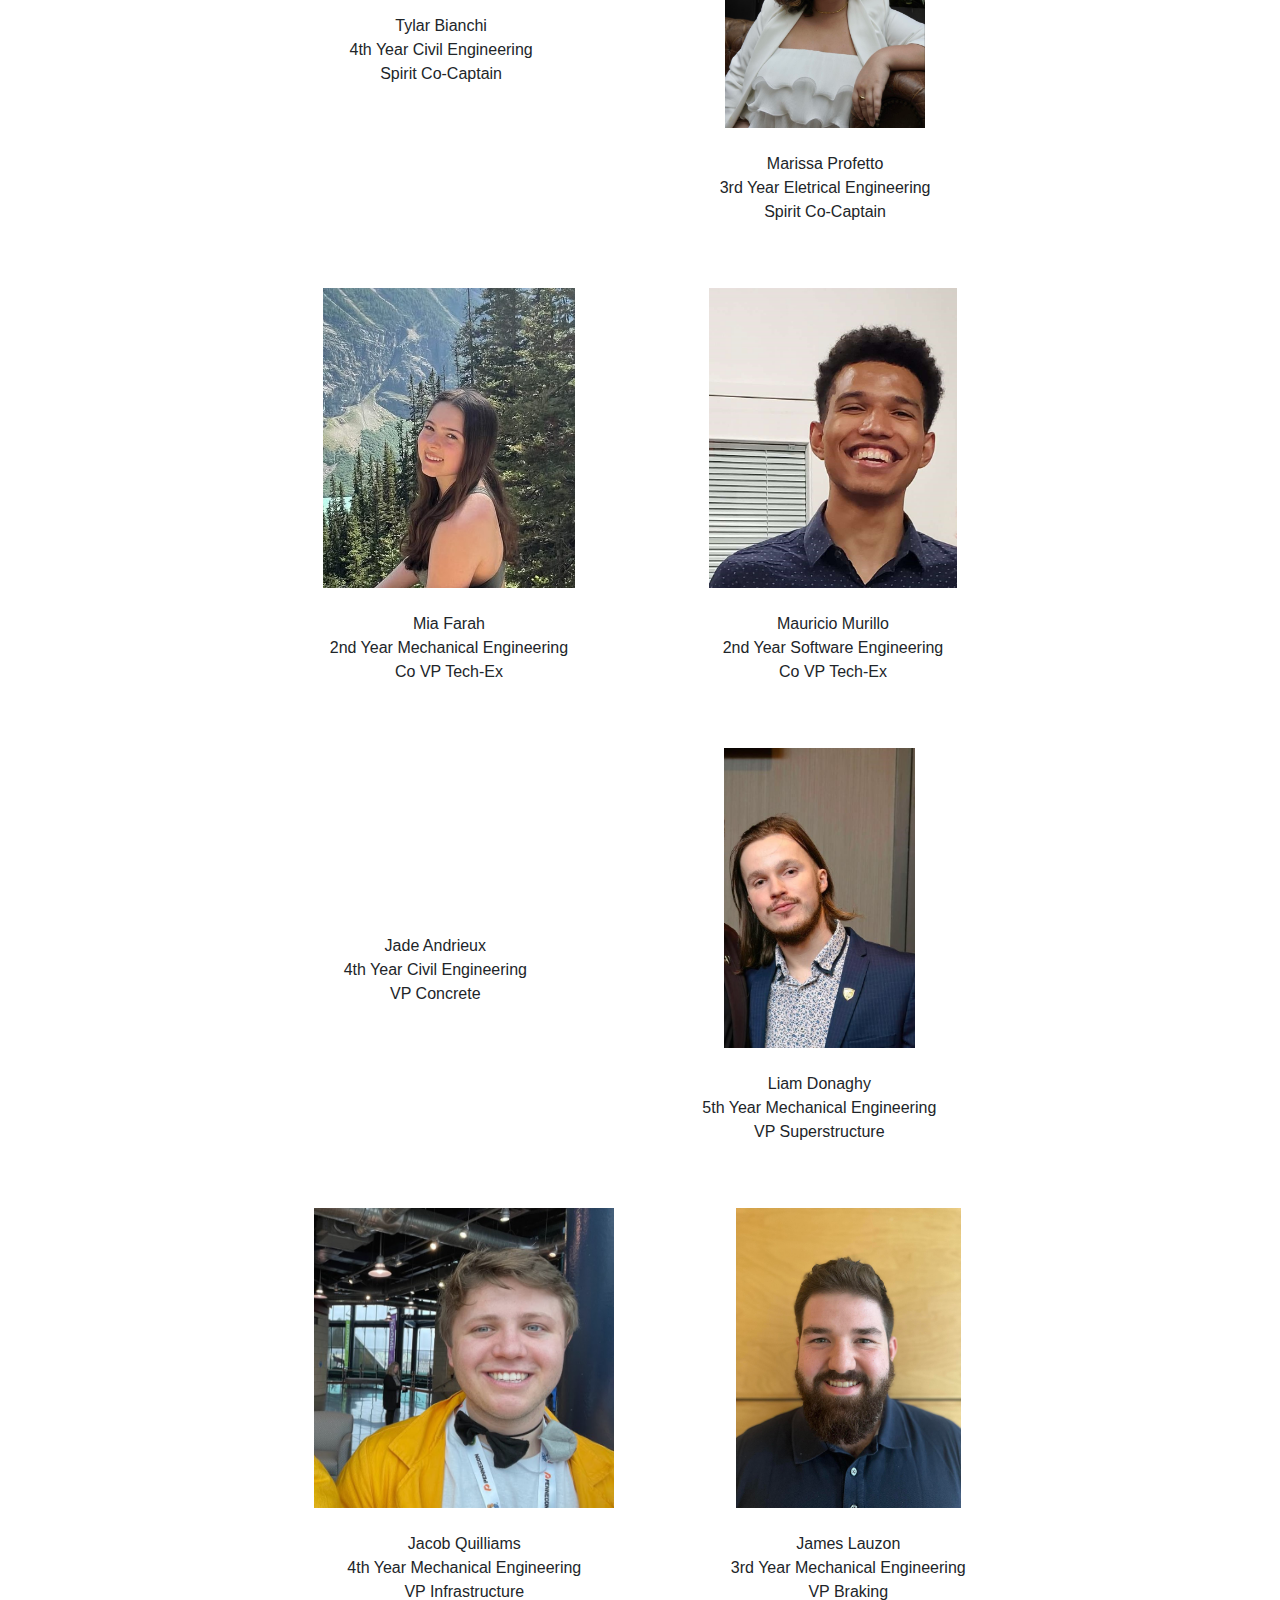
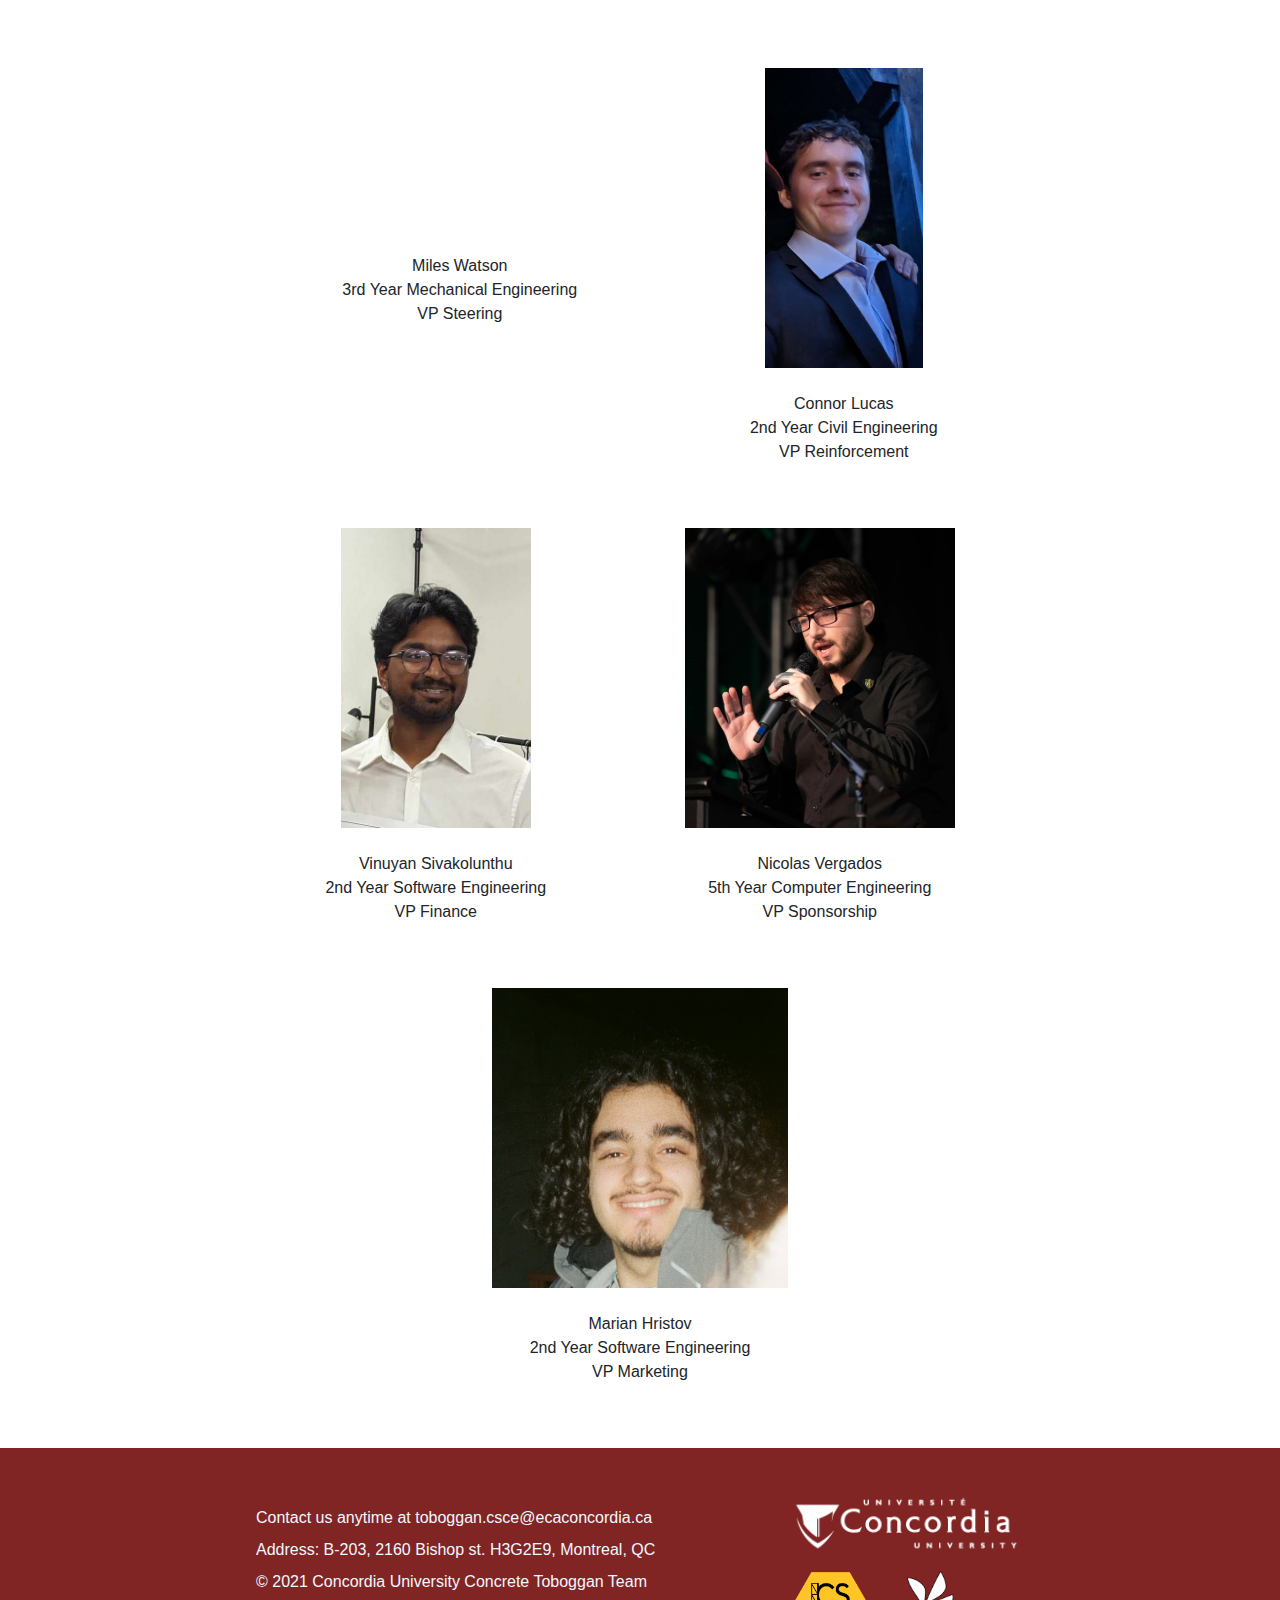
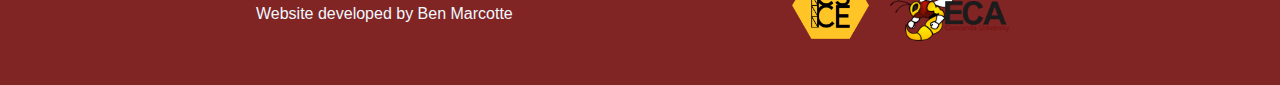
==== commit 80097841: "Update positions" ====
--- a/executive-team.html
+++ b/executive-team.html
@@ -120,7 +120,7 @@
             <br />
             <br />
             Marissa Profetto <br />
-            5th Year Civil Engineering <br />
+            3rd Year Eletrical Engineering <br />
             Spirit Co-Captain
           </div>
         </div>
@@ -131,7 +131,7 @@
             <br />
             <br />
             Mia Farah <br />
-            4th Year Civil Engineering <br />
+            2nd Year Mechanical Engineering <br />
             Co VP Tech-Ex
           </div>
           <div class="execblurbs">
@@ -151,16 +151,16 @@
             <br />
             Jade Andrieux <br />
             4th Year Civil Engineering <br />
+            VP Concrete
+          </div>
+          <div class="execblurbs">
+            <img class="execpic" src="pictures/exec-team/liam.jpg" alt="" />
+            <br />
+            <br />
+            Liam Donaghy <br />
+            5th Year Mechanical Engineering <br />
             VP Superstructure
           </div>
-          <div class="execblurbs">
-            <img class="execpic" src="pictures/exec-team/liam.jpg" alt="" />
-            <br />
-            <br />
-            Liam Donaghy <br />
-            5th Year Civil Engineering <br />
-            VP Concrete
-          </div>
         </div>
       </div>
     </div>
@@ -171,7 +171,7 @@
         <br />
         <br />
         Jacob Quilliams <br />
-        4th Year Civil Engineering <br />
+        4th Year Mechanical Engineering <br />
         VP Infrastructure
       </div>
       <div class="execblurbs">
@@ -179,7 +179,7 @@
         <br />
         <br />
         James Lauzon <br />
-        3rd Year Civil Engineering <br />
+        3rd Year Mechanical Engineering <br />
         VP Braking
       </div>
     </div>
@@ -190,7 +190,7 @@
         <br />
         <br />
         Miles Watson <br />
-        4th Year Civil Engineering <br />
+        3rd Year Mechanical Engineering <br />
         VP Steering
       </div>
       <div class="execblurbs">
@@ -198,8 +198,8 @@
         <br />
         <br />
         Connor Lucas <br />
-        5th Year Civil Engineering <br />
-        VP Superstructure
+        2nd Year Civil Engineering <br />
+        VP Reinforcement
       </div>
     </div>
 
